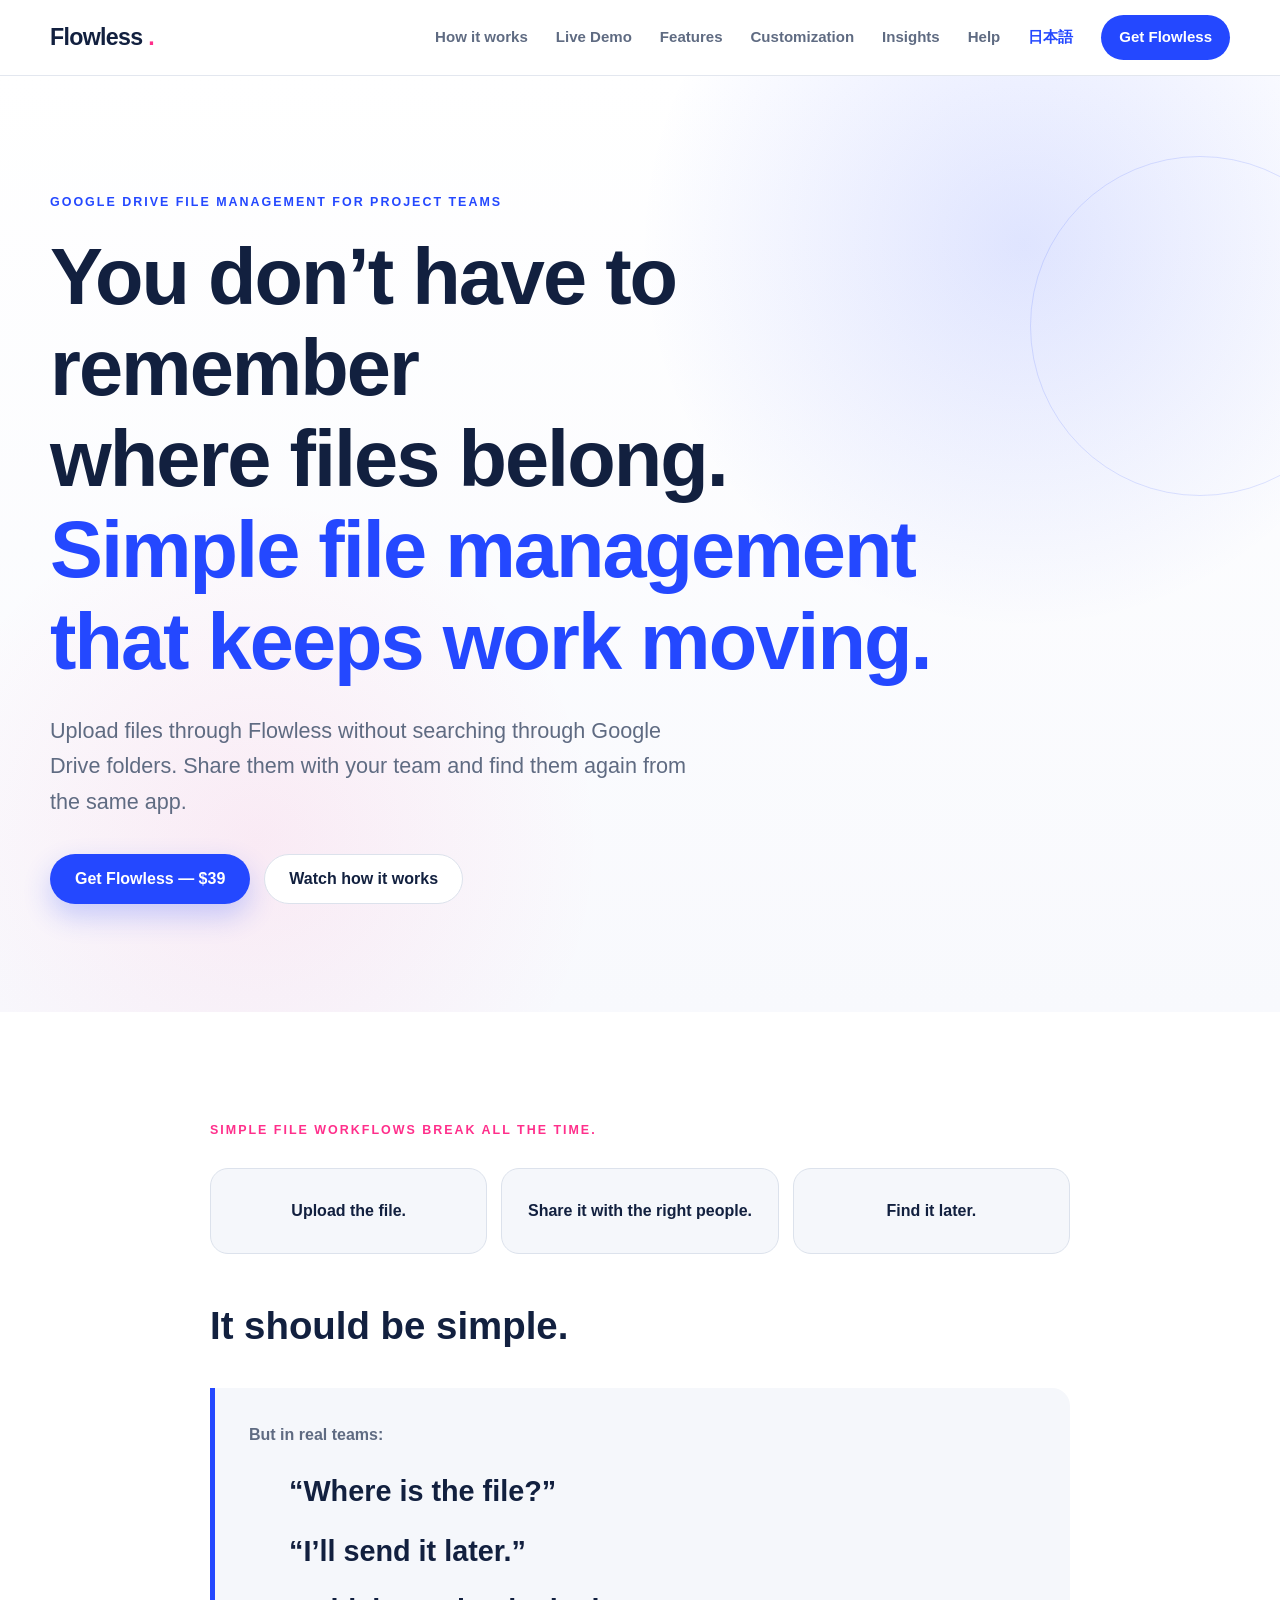
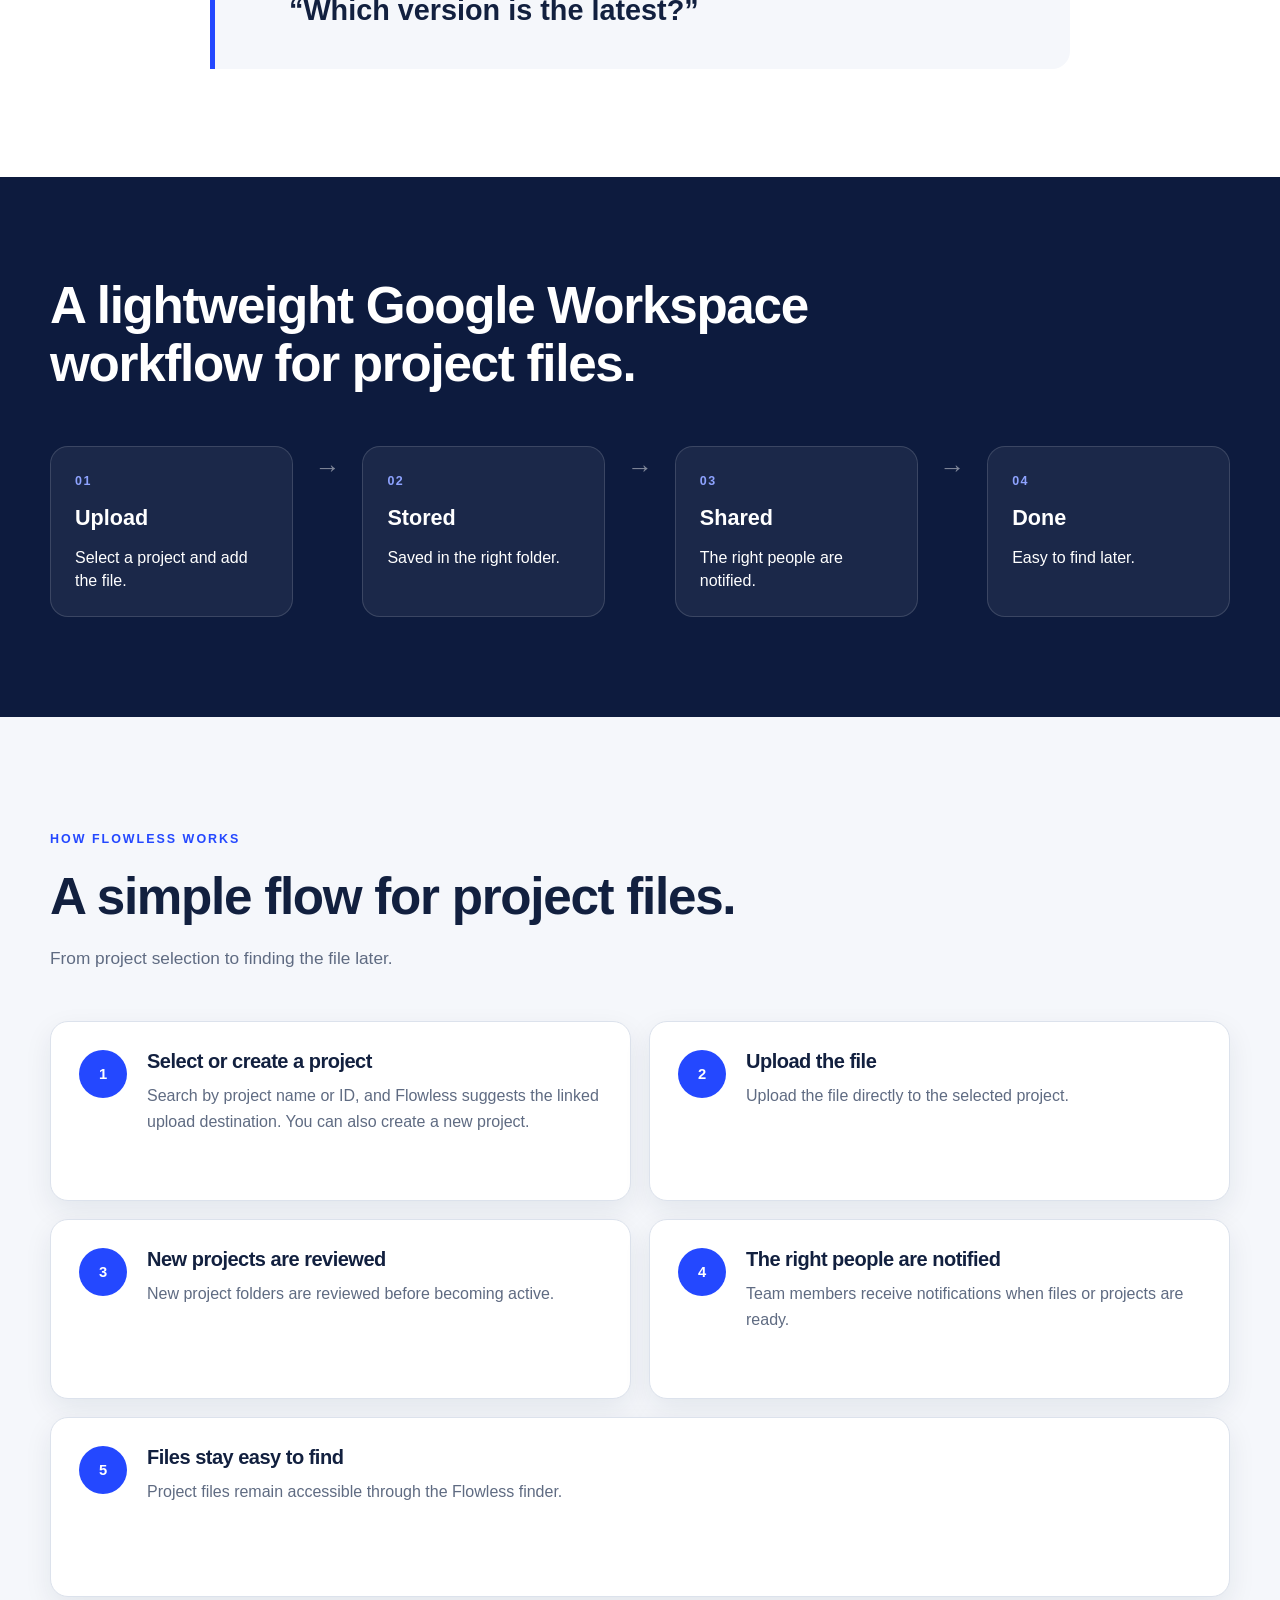
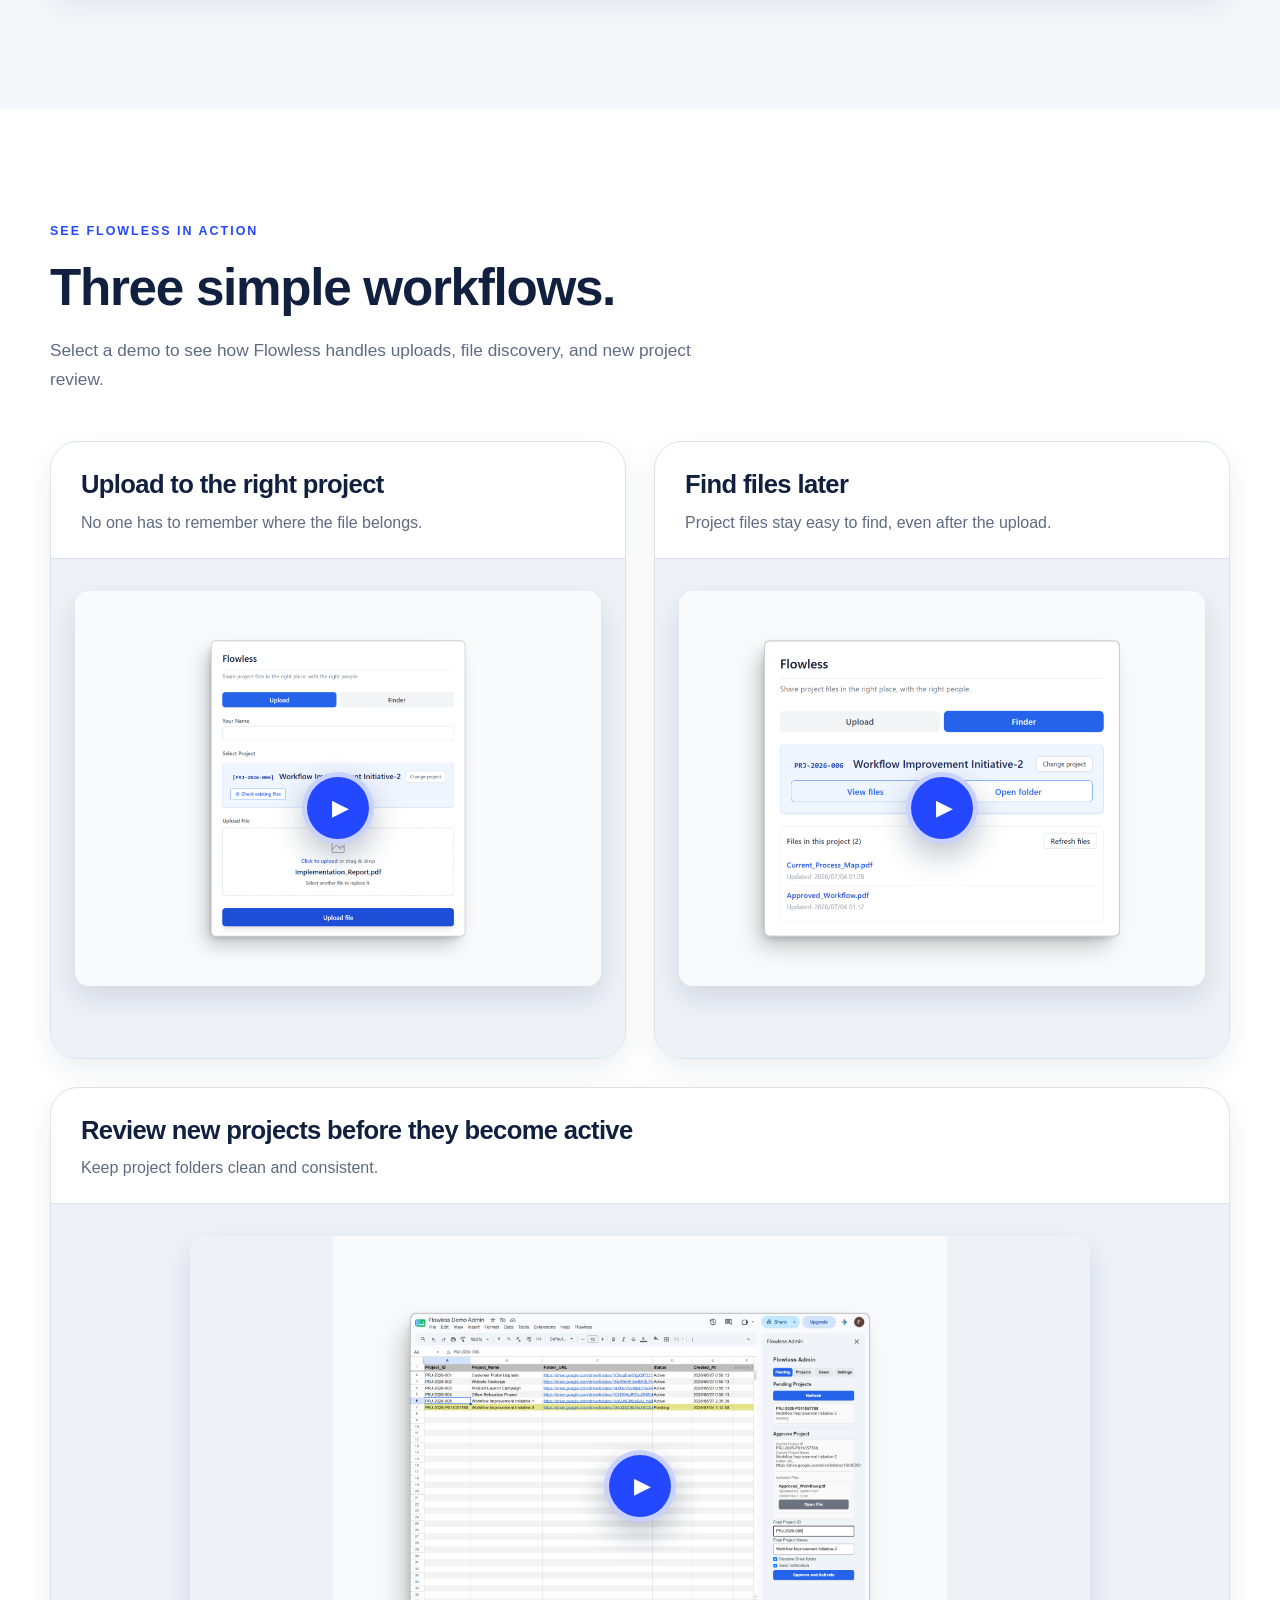
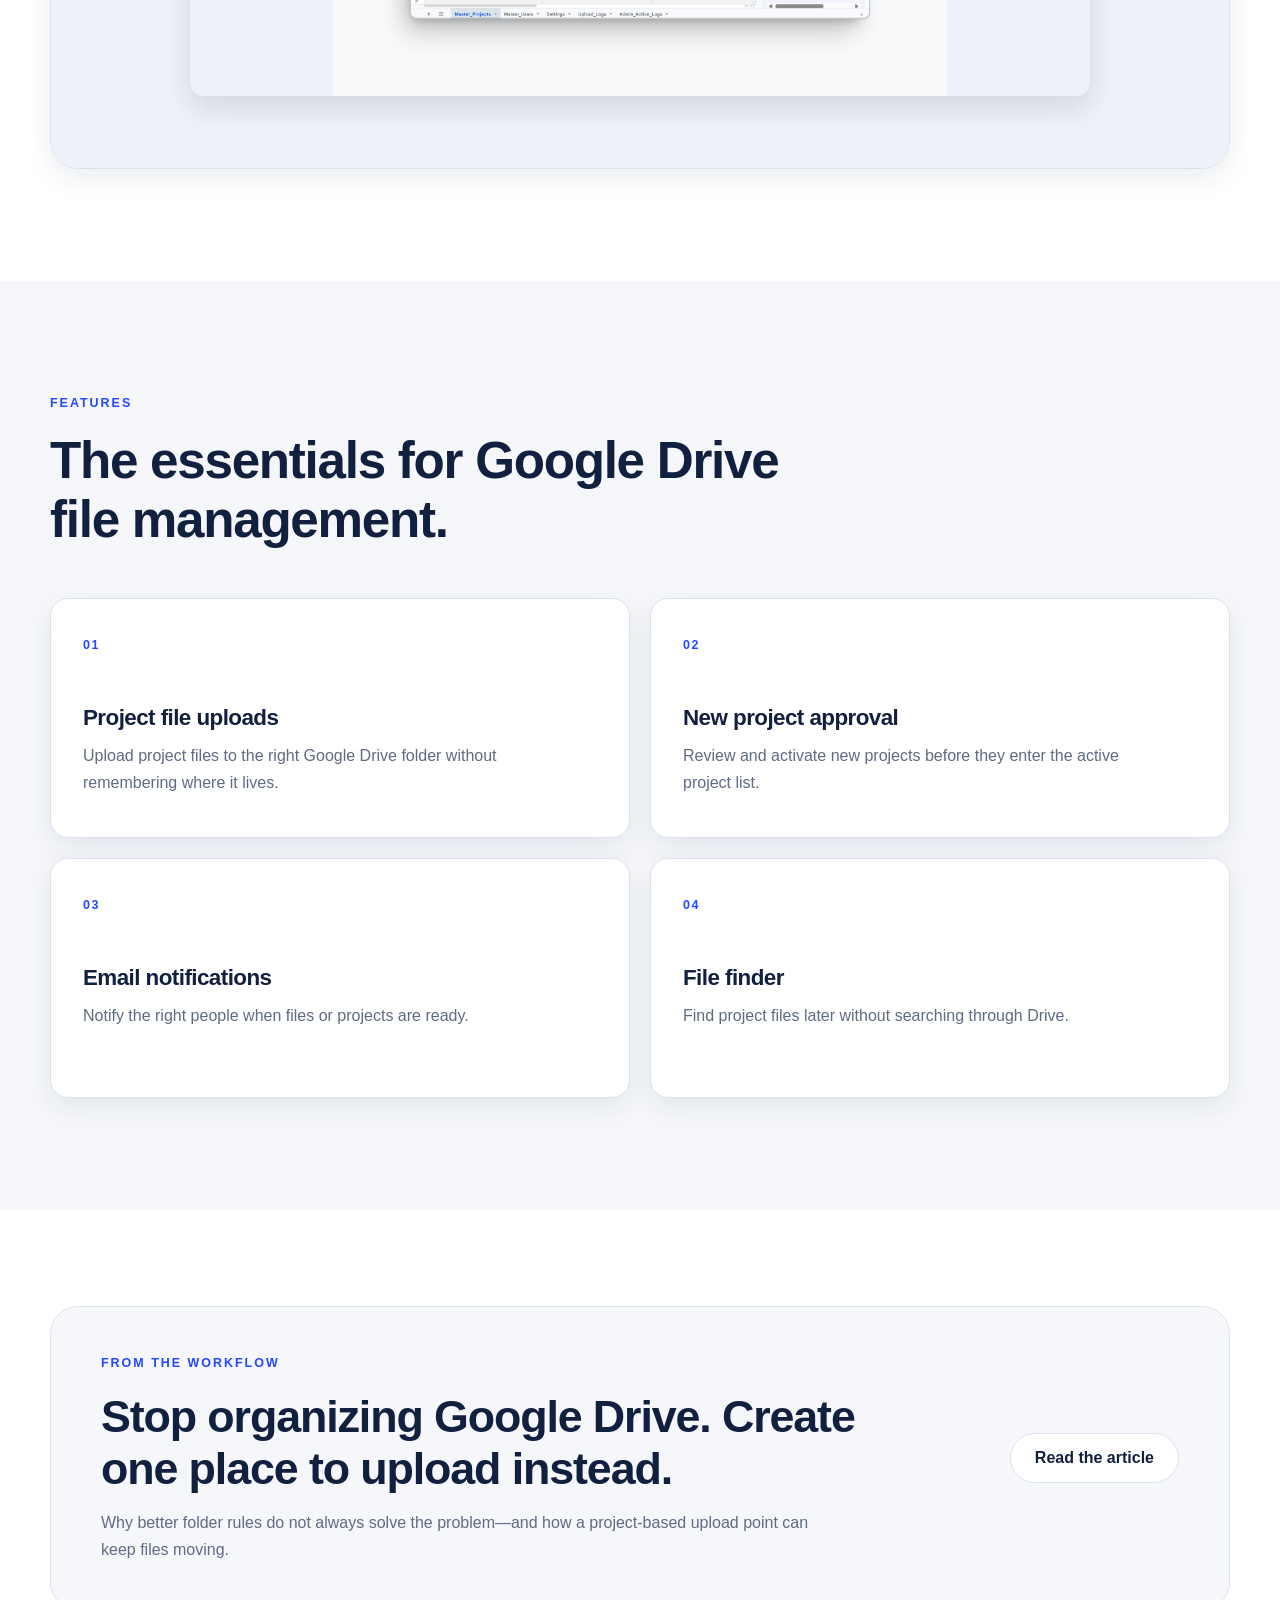
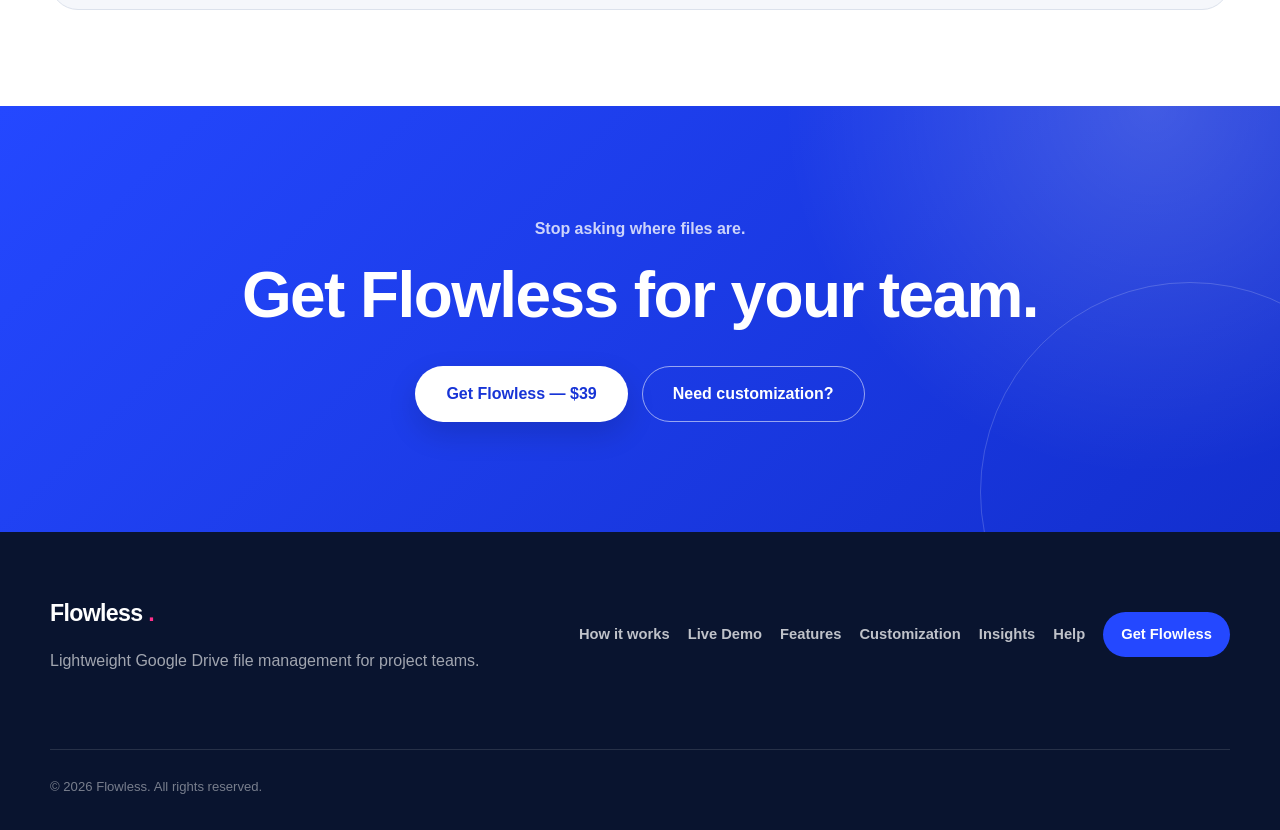
==== index.html @ 16213f4f "Update index.html" ====
<!DOCTYPE html>
<html lang="en">
<head>
  <meta charset="UTF-8">
  <meta
    name="viewport"
    content="width=device-width, initial-scale=1.0"
  >
  <meta
    name="description"
    content="Flowless is a lightweight Google Drive file management tool for project file uploads, team file sharing, notifications, and file finding."
  >
  <meta property="og:title"
      content="Flowless | Google Drive File Management &amp; Project Uploads">

<meta property="og:description"
      content="Upload through Flowless without searching through Google Drive folders, then share and find files from the same app.">

<meta property="og:type" content="website">

<meta property="og:url"
      content="https://dq-9.github.io/flowless-site/">

<meta property="og:image"
      content="https://dq-9.github.io/flowless-site/images/og-image.png">

<meta name="twitter:card" content="summary_large_image">

<meta name="twitter:title"
      content="Flowless | Google Drive File Management &amp; Project Uploads">

<meta name="twitter:description"
      content="Upload through Flowless without searching through Google Drive folders, then share and find files from the same app.">

<meta name="twitter:image"
      content="https://dq-9.github.io/flowless-site/images/og-image.png">
      

  <title>Flowless | Google Drive File Management &amp; Project Uploads</title>
  <link rel="canonical" href="https://dq-9.github.io/flowless-site/">
  <link rel="alternate" hreflang="en" href="https://dq-9.github.io/flowless-site/">
  <link rel="alternate" hreflang="ja" href="https://dq-9.github.io/flowless-site/ja.html">
  <link rel="alternate" hreflang="x-default" href="https://dq-9.github.io/flowless-site/">
  <link rel="stylesheet" href="css/style.css">
  <link rel="icon" type="image/png" sizes="32x32" href="images/favicon-32.png">
  <link rel="icon" type="image/png" sizes="16x16" href="images/favicon-16.png">
</head>

<body>

  <!-- Header -->
  <header class="site-header mobile-nav-ready">
    <div class="container header-inner">

      <a class="site-logo" href="#top" aria-label="Flowless home">
        Flowless
      </a>

      <input class="nav-toggle" type="checkbox" id="nav-toggle">
      <label class="menu-toggle" for="nav-toggle">
        <span class="menu-toggle-icon" aria-hidden="true"></span>
        <span>Menu</span>
      </label>

      <nav class="site-nav" aria-label="Main navigation">
        <a href="#how-it-works">How it works</a>
        <a href="./demo/">Live Demo</a>
        <a href="#features">Features</a>
        <a href="./customization/">Customization</a>
        <a href="./insights/one-place-to-upload/">Insights</a>
        <a href="./help/">Help</a>
        <a class="nav-language" href="./ja.html" lang="ja">日本語</a>
        <a class="nav-cta" 
           href="https://flowlessapp.gumroad.com/l/flowless-v1"
           target="_blank"
           rel="noopener noreferrer">
          Get Flowless
        </a>
      </nav>

    </div>
  </header>


  <main id="top">

    <!-- Hero -->
    <section class="hero">
      <div class="container hero-inner">

        <p class="eyebrow">
          Google Drive file management for project teams
        </p>

        <h1>
          You don’t have to remember<br>
          where files belong.
          <span>Simple file management that keeps work moving.</span>
        </h1>

        <p class="hero-description">
          Upload files through Flowless without searching through Google Drive folders. Share them with your team and find them again from the same app.
        </p>

        <div class="hero-actions">
          <a
            class="button button-primary"
            href="https://flowlessapp.gumroad.com/l/flowless-v1"
            target="_blank"
            rel="noopener noreferrer"
          >
            Get Flowless — $39
          </a>
          <a class="button button-secondary" href="#demo">
            Watch how it works
          </a>
        </div>

      </div>
    </section>


    <!-- Problem -->
    <section class="problem-section">
      <div class="container narrow-container">

        <p class="section-label">
          Simple file workflows break all the time.
        </p>

        <div class="simple-workflow" aria-label="Basic file workflow">
          <span>Upload the file.</span>
          <span>Share it with the right people.</span>
          <span>Find it later.</span>
        </div>

        <p class="problem-intro">
          It should be simple.
        </p>

        <div class="problem-content">

          <p>But in real teams:</p>

          <div class="problem-quotes">
            <blockquote>“Where is the file?”</blockquote>
            <blockquote>“I’ll send it later.”</blockquote>
            <blockquote>“Which version is the latest?”</blockquote>
          </div>

        </div>

      </div>
    </section>


    <!-- Flow -->
    <section class="workflow-section">
      <div class="container">

        <h2>
          A lightweight Google Workspace workflow for project files.
        </h2>

        <div class="workflow">

          <div class="workflow-step">
            <span class="workflow-number">01</span>
            <strong>Upload</strong>
            <p>
              Select a project and add the file.
            </p>
          </div>

          <span class="workflow-arrow" aria-hidden="true">→</span>

          <div class="workflow-step">
            <span class="workflow-number">02</span>
            <strong>Stored</strong>
            <p>
              Saved in the right folder.
            </p>
          </div>

          <span class="workflow-arrow" aria-hidden="true">→</span>

          <div class="workflow-step">
            <span class="workflow-number">03</span>
            <strong>Shared</strong>
            <p>
              The right people are notified.
            </p>
          </div>

          <span class="workflow-arrow" aria-hidden="true">→</span>

          <div class="workflow-step">
            <span class="workflow-number">04</span>
            <strong>Done</strong>
            <p>
              Easy to find later.
            </p>
          </div>

        </div>

      </div>
    </section>


    <!-- How it works -->
    <section
      id="how-it-works"
      class="how-it-works-section"
    >
      <div class="container">

        <div class="section-heading">
          <p class="section-label">How Flowless Works</p>

          <h2>
            A simple flow for project files.
          </h2>

          <p>
            From project selection to finding the file later.
          </p>
        </div>

        <ol class="steps-list">

          <li class="step-card">
            <span class="step-number">1</span>

            <div>
              <h3>Select or create a project</h3>
              <p>
                Search by project name or ID, and Flowless suggests the linked upload destination. You can also create a new project.
              </p>
            </div>
          </li>

          <li class="step-card">
            <span class="step-number">2</span>

            <div>
              <h3>Upload the file</h3>
              <p>
                Upload the file directly to the selected project.
              </p>
            </div>
          </li>

          <li class="step-card">
            <span class="step-number">3</span>

            <div>
              <h3>New projects are reviewed</h3>
              <p>
                New project folders are reviewed before becoming active.
              </p>
            </div>
          </li>

          <li class="step-card">
            <span class="step-number">4</span>

            <div>
              <h3>The right people are notified</h3>
              <p>
                Team members receive notifications when files
                or projects are ready.
              </p>
            </div>
          </li>

          <li class="step-card">
            <span class="step-number">5</span>

            <div>
              <h3>Files stay easy to find</h3>
              <p>
                Project files remain accessible through the Flowless finder.
              </p>
            </div>
          </li>

        </ol>

      </div>
    </section>


    <!-- Product demos -->
    <section id="demo" class="demo-section">
      <div class="container">

        <div class="section-heading">
          <p class="section-label">See Flowless in action</p>

          <h2>
            Three simple workflows.
          </h2>

          <p>
            Select a demo to see how Flowless handles uploads,
            file discovery, and new project review.
          </p>
        </div>


        <div class="demo-grid">

          <article class="demo-card">
            <div class="demo-card-copy">
              <h3>Upload to the right project</h3>
              <p>No one has to remember where the file belongs.</p>
            </div>

            <a
              class="demo-thumbnail"
              href="https://drive.google.com/file/d/1txnrwUPBDiOnWt2N9Q99vCDrVVTtsKuS/view?usp=drive_link"
              target="_blank"
              rel="noopener noreferrer"
              aria-label="Watch the Flowless upload demo"
            >
              <img
                src="images/flowless-upload.png"
                alt="Flowless project upload screen"
                loading="lazy"
              >
              <span class="play-button" aria-hidden="true"><span>▶</span></span>
            </a>
          </article>

          <article class="demo-card">
            <div class="demo-card-copy">
              <h3>Find files later</h3>
              <p>Project files stay easy to find, even after the upload.</p>
            </div>

            <a
              class="demo-thumbnail"
              href="https://drive.google.com/file/d/1v6X7_Yq7pYsizhLSbQEGNT5fxMroZcWg/view?usp=drive_link"
              target="_blank"
              rel="noopener noreferrer"
              aria-label="Watch the Flowless file finder demo"
            >
              <img
                src="images/flowless-finder.png"
                alt="Flowless project file finder screen"
                loading="lazy"
              >
              <span class="play-button" aria-hidden="true"><span>▶</span></span>
             </a>
          </article>

          <article class="demo-card demo-card-wide">
            <div class="demo-card-copy">
              <h3>Review new projects before they become active</h3>
              <p>Keep project folders clean and consistent.</p>
            </div>

            <a
              class="demo-thumbnail"
              href="https://drive.google.com/file/d/1lMTqS1pdps0mWI4WJTg_aNE23vHVDnlu/view?usp=drive_link"
              target="_blank"
              rel="noopener noreferrer"
              aria-label="Watch the Flowless project approval demo"
            >
              <img
                src="images/flowless-admin-approve.png"
                alt="Flowless admin project approval screen"
                loading="lazy"
              >
              <span class="play-button" aria-hidden="true"><span>▶</span></span>
            </a>
          </article>

        </div>

      </div>
    </section>


    <!-- Features -->
    <section id="features" class="features-section">
      <div class="container">

        <div class="section-heading">
          <p class="section-label">Features</p>

          <h2>
            The essentials for Google Drive file management.
          </h2>
        </div>

        <div class="features-grid">

          <article class="feature-card">
            <span class="feature-number">01</span>

            <h3>Project file uploads</h3>

            <p>
              Upload project files to the right Google Drive folder
              without remembering where it lives.
            </p>
          </article>

          <article class="feature-card">
            <span class="feature-number">02</span>

            <h3>New project approval</h3>

            <p>
              Review and activate new projects before they enter the active project list.
            </p>
          </article>

          <article class="feature-card">
            <span class="feature-number">03</span>

            <h3>Email notifications</h3>

            <p>
              Notify the right people when files or projects are ready.
            </p>
          </article>

          <article class="feature-card">
            <span class="feature-number">04</span>

            <h3>File finder</h3>

            <p>
              Find project files later without searching through Drive.
            </p>
          </article>

        </div>

      </div>
    </section>


    <!-- Featured insight -->
    <section class="insight-section">
      <div class="container insight-card">
        <div>
          <p class="section-label">From the workflow</p>
          <h2>Stop organizing Google Drive. Create one place to upload instead.</h2>
          <p>
            Why better folder rules do not always solve the problem—and how a
            project-based upload point can keep files moving.
          </p>
        </div>

        <a class="button button-secondary" href="./insights/one-place-to-upload/">
          Read the article
        </a>
      </div>
    </section>


    <!-- CTA -->
    <section id="request-demo" class="cta-section">
      <div class="container cta-inner">

        <p>
          Stop asking where files are.
        </p>

        <h2>
          Get Flowless for your team.
        </h2>

      <div class="cta-actions">
        <a
          class="button button-light"
          href="https://flowlessapp.gumroad.com/l/flowless-v1"
          target="_blank"
          rel="noopener noreferrer"
        >
          Get Flowless — $39
        </a>
        <a class="button button-outline-light" href="./customization/">
          Need customization?
        </a>
      </div>

      </div>
    </section>

  </main>


  <!-- Footer -->
  <footer class="site-footer">
    <div class="container footer-inner">

      <div>
        <a class="footer-logo" href="#top">
          Flowless
        </a>

        <p>
          Lightweight Google Drive file management for project teams.
        </p>
      </div>

      <div class="footer-links" aria-label="Footer navigation">
        <a href="#how-it-works">How it works</a>
        <a href="./demo/">Live Demo</a>
        <a href="#features">Features</a>
        <a href="./customization/">Customization</a>
        <a href="./insights/one-place-to-upload/">Insights</a>
        <a href="./help/">Help</a>
        <a class="nav-cta" 
           href="https://flowlessapp.gumroad.com/l/flowless-v1"
           target="_blank"
           rel="noopener noreferrer">
          Get Flowless
        </a>
      </div>

      <p class="copyright">
        &copy; <span id="current-year"></span> Flowless.
        All rights reserved.
      </p>

    </div>
  </footer>


  <script>
    document.getElementById('current-year').textContent =
      new Date().getFullYear();
  </script>

</body>
</html>
---- css/style.css ----
/* =========================================================
   Flowless Landing Page
   ========================================================= */

:root {
  --color-bg: #ffffff;
  --color-bg-soft: #f5f7fb;
  --color-bg-dark: #0d1b3e;

  --color-text: #12203f;
  --color-text-soft: #5f6b82;
  --color-border: #dce2ec;

  --color-primary: #2448ff;
  --color-primary-dark: #1734d6;
  --color-accent: #ff2f8b;

  --color-white: #ffffff;

  --shadow-soft: 0 16px 40px rgba(18, 32, 63, 0.09);
  --shadow-card: 0 10px 28px rgba(18, 32, 63, 0.08);
  --shadow-hover: 0 18px 45px rgba(18, 32, 63, 0.14);

  --radius-small: 10px;
  --radius-medium: 18px;
  --radius-large: 28px;

  --container-width: 1180px;
  --header-height: 76px;
}


/* =========================================================
   Reset
   ========================================================= */

*,
*::before,
*::after {
  box-sizing: border-box;
}

html {
  scroll-behavior: smooth;
  scroll-padding-top: calc(var(--header-height) + 20px);
}

body {
  margin: 0;
  min-width: 320px;
  background: var(--color-bg);
  color: var(--color-text);
  font-family:
    Inter,
    "Segoe UI",
    Roboto,
    Helvetica,
    Arial,
    sans-serif;
  font-size: 16px;
  line-height: 1.65;
  -webkit-font-smoothing: antialiased;
  text-rendering: optimizeLegibility;
}

img {
  display: block;
  max-width: 100%;
}

a {
  color: inherit;
  text-decoration: none;
}

button,
input,
textarea,
select {
  font: inherit;
}

h1,
h2,
h3,
p,
blockquote {
  margin-top: 0;
}

h1,
h2,
h3 {
  line-height: 1.15;
  letter-spacing: -0.025em;
}

section {
  position: relative;
}


/* =========================================================
   Shared layout
   ========================================================= */

.container {
  width: min(calc(100% - 40px), var(--container-width));
  margin-inline: auto;
}

.narrow-container {
  max-width: 860px;
}

.section-heading {
  max-width: 760px;
  margin-bottom: 48px;
}

.section-heading h2 {
  margin-bottom: 18px;
  font-size: clamp(2rem, 4vw, 3.25rem);
}

.section-heading > p:last-child {
  max-width: 680px;
  margin-bottom: 0;
  color: var(--color-text-soft);
  font-size: 1.08rem;
}

.section-label,
.eyebrow {
  margin-bottom: 18px;
  color: var(--color-primary);
  font-size: 0.78rem;
  font-weight: 800;
  letter-spacing: 0.16em;
  text-transform: uppercase;
}


/* =========================================================
   Buttons
   ========================================================= */

.button {
  display: inline-flex;
  align-items: center;
  justify-content: center;
  min-height: 50px;
  padding: 12px 24px;
  border: 1px solid transparent;
  border-radius: 999px;
  font-weight: 750;
  line-height: 1;
  transition:
    transform 180ms ease,
    background-color 180ms ease,
    border-color 180ms ease,
    box-shadow 180ms ease;
}

.button:hover {
  transform: translateY(-2px);
}

.button:focus-visible,
.site-nav a:focus-visible,
.demo-thumbnail:focus-visible,
.footer-links a:focus-visible {
  outline: 3px solid rgba(36, 72, 255, 0.28);
  outline-offset: 4px;
}

.button-primary {
  background: var(--color-primary);
  color: var(--color-white);
  box-shadow: 0 12px 28px rgba(36, 72, 255, 0.24);
}

.button-primary:hover {
  background: var(--color-primary-dark);
  box-shadow: 0 16px 34px rgba(36, 72, 255, 0.3);
}

.button-secondary {
  border-color: var(--color-border);
  background: var(--color-white);
  color: var(--color-text);
}

.button-secondary:hover {
  border-color: var(--color-primary);
  color: var(--color-primary);
}

.button-light {
  background: var(--color-white);
  color: var(--color-primary-dark);
  box-shadow: 0 12px 30px rgba(0, 0, 0, 0.14);
}

.button-light:hover {
  background: #f3f5ff;
}

.button-outline-light {
  border-color: rgba(255, 255, 255, 0.55);
  color: var(--color-white);
}

.button-outline-light:hover {
  border-color: var(--color-white);
  background: rgba(255, 255, 255, 0.1);
}


/* =========================================================
   Header
   ========================================================= */

.site-header {
  position: sticky;
  z-index: 1000;
  top: 0;
  height: var(--header-height);
  border-bottom: 1px solid rgba(220, 226, 236, 0.8);
  background: rgba(255, 255, 255, 0.9);
  backdrop-filter: blur(16px);
}

.header-inner {
  display: flex;
  align-items: center;
  justify-content: space-between;
  height: 100%;
}

.site-logo,
.footer-logo {
  font-size: 1.45rem;
  font-weight: 650;
  letter-spacing: -0.03em;
}

.site-logo::after,
.footer-logo::after {
  content: ".";
  color: var(--color-accent);
}

.site-nav {
  display: flex;
  align-items: center;
  gap: 28px;
}

.site-nav a {
  color: var(--color-text-soft);
  font-size: 0.94rem;
  font-weight: 650;
  transition: color 180ms ease;
}

.site-nav a:hover {
  color: var(--color-primary);
}

.site-nav .nav-language {
  color: var(--color-primary);
  font-weight: 750;
}

.site-nav .nav-cta {
  padding: 10px 18px;
  border-radius: 999px;
  background: var(--color-primary);
  color: var(--color-white);
}

.site-nav .nav-cta:hover {
  background: var(--color-primary-dark);
  color: var(--color-white);
}

.menu-toggle {
  display: none;
  align-items: center;
  gap: 8px;
  padding: 8px 12px;
  border: 1px solid var(--color-border);
  border-radius: 999px;
  background: var(--color-white);
  color: var(--color-text);
  font-weight: 750;
  cursor: pointer;
}

.nav-toggle {
  position: absolute;
  width: 1px;
  height: 1px;
  overflow: hidden;
  clip: rect(0 0 0 0);
  clip-path: inset(50%);
  white-space: nowrap;
}

.menu-toggle-icon,
.menu-toggle-icon::before,
.menu-toggle-icon::after {
  display: block;
  width: 16px;
  height: 2px;
  border-radius: 999px;
  background: currentColor;
}

.menu-toggle-icon {
  position: relative;
}

.menu-toggle-icon::before,
.menu-toggle-icon::after {
  position: absolute;
  left: 0;
  content: "";
}

.menu-toggle-icon::before {
  top: -5px;
}

.menu-toggle-icon::after {
  top: 5px;
}

.nav-toggle:checked + .menu-toggle .menu-toggle-icon {
  background: transparent;
}

.nav-toggle:checked + .menu-toggle .menu-toggle-icon::before {
  top: 0;
  transform: rotate(45deg);
}

.nav-toggle:checked + .menu-toggle .menu-toggle-icon::after {
  top: 0;
  transform: rotate(-45deg);
}


/* =========================================================
   Hero
   ========================================================= */

.hero {
  overflow: hidden;
  padding: 116px 0 108px;
  background:
    radial-gradient(
      circle at 80% 18%,
      rgba(36, 72, 255, 0.14),
      transparent 30%
    ),
    radial-gradient(
      circle at 20% 82%,
      rgba(255, 47, 139, 0.08),
      transparent 27%
    ),
    linear-gradient(180deg, #ffffff 0%, #f8f9fd 100%);
}

.hero::before {
  content: "";
  position: absolute;
  top: 80px;
  right: -90px;
  width: 340px;
  height: 340px;
  border: 1px solid rgba(36, 72, 255, 0.14);
  border-radius: 50%;
}

.hero-inner {
  position: relative;
  z-index: 1;
}

.hero h1 {
  max-width: 980px;
  margin-bottom: 26px;
  font-size: clamp(3rem, 6.2vw, 5.8rem);
  font-weight: 850;
}

.hero h1 span {
  display: block;
  color: var(--color-primary);
}

html[lang="ja"] .hero h1 {
  font-size: clamp(2.7rem, 5.2vw, 4.75rem);
  line-height: 1.16;
}

html[lang="ja"] .hero h1 span {
  margin-top: 0.5em;
  font-size: 0.6em;
  line-height: 1.35;
}

html[lang="ja"] .custom-hero h1 {
  font-size: clamp(2.7rem, 5vw, 4.5rem);
  line-height: 1.18;
}

.hero-description {
  max-width: 660px;
  margin-bottom: 34px;
  color: var(--color-text-soft);
  font-size: clamp(1.1rem, 2vw, 1.35rem);
}

.hero-actions {
  display: flex;
  flex-wrap: wrap;
  gap: 14px;
}


/* =========================================================
   Problem section
   ========================================================= */

.problem-section {
  padding: 108px 0;
}

.problem-section .section-label {
  color: var(--color-accent);
}

.simple-workflow {
  display: grid;
  grid-template-columns: repeat(3, 1fr);
  gap: 14px;
  margin: 28px 0 40px;
}

.simple-workflow span {
  display: flex;
  align-items: center;
  justify-content: center;
  min-height: 86px;
  padding: 18px;
  border: 1px solid var(--color-border);
  border-radius: var(--radius-medium);
  background: var(--color-bg-soft);
  font-weight: 750;
  text-align: center;
}

.problem-intro {
  margin-bottom: 30px;
  font-size: clamp(1.8rem, 3vw, 2.6rem);
  font-weight: 800;
}

.problem-content {
  padding: 34px;
  border-left: 5px solid var(--color-primary);
  border-radius: 0 var(--radius-medium) var(--radius-medium) 0;
  background: var(--color-bg-soft);
}

.problem-content > p {
  margin-bottom: 20px;
  color: var(--color-text-soft);
  font-weight: 700;
}

.problem-quotes {
  display: grid;
  gap: 12px;
}

.problem-quotes blockquote {
  margin-bottom: 0;
  color: var(--color-text);
  font-size: clamp(1.25rem, 2.5vw, 1.8rem);
  font-weight: 780;
}


/* =========================================================
   Workflow
   ========================================================= */

.workflow-section {
  padding: 100px 0;
  background: var(--color-bg-dark);
  color: var(--color-white);
}

.workflow-section h2 {
  max-width: 760px;
  margin-bottom: 52px;
  font-size: clamp(2rem, 4vw, 3.6rem);
}

.workflow {
  display: grid;
  grid-template-columns:
    minmax(130px, 1fr)
    auto
    minmax(130px, 1fr)
    auto
    minmax(130px, 1fr)
    auto
    minmax(130px, 1fr);
  align-items: stretch;
  gap: 22px;
}

.workflow-step {
  display: flex;
  min-height: 170px;
  flex-direction: column;
  justify-content: flex-start;
  padding: 24px;
  border: 1px solid rgba(255, 255, 255, 0.14);
  border-radius: var(--radius-medium);
  background: rgba(255, 255, 255, 0.06);
}

.workflow-step strong {
  display: block;
  margin: 8px 0 10px;
  font-size: 1.35rem;
}

.workflow-step p {
  margin: 0;
  line-height: 1.45;
}

.workflow-number {
  color: #8ea3ff;
  font-size: 0.78rem;
  font-weight: 800;
  letter-spacing: 0.12em;
}

.workflow-arrow {
  color: rgba(255, 255, 255, 0.48);
  font-size: 1.6rem;
}


/* =========================================================
   How it works
   ========================================================= */

.how-it-works-section {
  padding: 112px 0;
  background: var(--color-bg-soft);
}

.steps-list {
  display: grid;
  grid-template-columns: repeat(2, 1fr);
  gap: 18px;
  margin: 0;
  padding: 0;
  list-style: none;
}

.step-card {
  display: flex;
  gap: 20px;
  min-height: 180px;
  padding: 28px;
  border: 1px solid var(--color-border);
  border-radius: var(--radius-medium);
  background: var(--color-white);
  box-shadow: var(--shadow-card);
}

.step-card:last-child {
  grid-column: 1 / -1;
}

.step-number {
  display: inline-flex;
  flex: 0 0 48px;
  align-items: center;
  justify-content: center;
  width: 48px;
  height: 48px;
  border-radius: 50%;
  background: var(--color-primary);
  color: var(--color-white);
  font-size: 0.92rem;
  font-weight: 800;
}

.step-card h3 {
  margin-bottom: 10px;
  font-size: 1.25rem;
}

.step-card p {
  margin-bottom: 0;
  color: var(--color-text-soft);
}


/* =========================================================
   Demo section
   ========================================================= */

.demo-section {
  padding: 112px 0;
}

.demo-grid {
  display: grid;
  grid-template-columns: repeat(2, minmax(0, 1fr));
  gap: 28px;
  align-items: start;
}

.demo-card {
  overflow: hidden;
  border: 1px solid var(--color-border);
  border-radius: var(--radius-large);
  background: var(--color-white);
  box-shadow: var(--shadow-card);
  transition:
    transform 200ms ease,
    box-shadow 200ms ease;
}

.demo-card:hover {
  transform: translateY(-4px);
  box-shadow: var(--shadow-hover);
}

.demo-card-wide {
  grid-column: 1 / -1;
}

.demo-card-copy {
  padding: 28px 30px 22px;
}

.demo-card-copy h3 {
  margin-bottom: 10px;
  font-size: clamp(1.3rem, 2vw, 1.75rem);
}

.demo-card-copy p {
  margin-bottom: 0;
  color: var(--color-text-soft);
}

.demo-thumbnail {
  position: relative;
  display: flex;
  align-items: center;
  justify-content: center;
  min-height: 420px;
  padding: 32px 24px 72px;
  border-top: 1px solid var(--color-border);
  background: #eef1f7;
}

.demo-card-wide .demo-thumbnail {
  min-height: 500px;
}

.demo-thumbnail img {
  display: block;
  width: 100%;
  max-width: 540px;
  height: auto;
  max-height: 420px;
  object-fit: contain;
  object-position: center top;
  border-radius: 14px;
  box-shadow: 0 12px 28px rgba(18, 32, 63, 0.12);
  transition:
    transform 280ms ease,
    filter 280ms ease;
}

.demo-card-wide .demo-thumbnail img {
  max-width: 900px;
  max-height: 460px;
}

.demo-thumbnail::after {
  content: "";
  position: absolute;
  inset: 0;
  background: rgba(13, 27, 62, 0);
  transition: background 220ms ease;
  pointer-events: none;
}

.demo-thumbnail:hover img {
  transform: scale(1.015);
  filter: brightness(0.92);
}

.demo-thumbnail:hover::after {
  background: rgba(13, 27, 62, 0.06);
}

.play-button {
  position: absolute;
  z-index: 2;
  top: 50%;
  left: 50%;
  display: grid;
  width: 72px;
  height: 72px;
  transform: translate(-50%, -50%);
  place-items: center;
  border: 5px solid rgba(255, 255, 255, 0.75);
  border-radius: 50%;
  background: var(--color-primary);
  color: var(--color-white);
  box-shadow: 0 12px 30px rgba(13, 27, 62, 0.26);
  transition:
    transform 200ms ease,
    background-color 200ms ease;
}

.play-button span {
  margin-left: 4px;
  font-size: 1.4rem;
}

.demo-thumbnail:hover .play-button {
  transform: translate(-50%, -50%) scale(1.08);
  background: var(--color-primary-dark);
}

/* =========================================================
   Features
   ========================================================= */

.features-section {
  padding: 112px 0;
  background: var(--color-bg-soft);
}

.features-grid {
  display: grid;
  grid-template-columns: repeat(2, 1fr);
  gap: 20px;
}

.feature-card {
  position: relative;
  min-height: 240px;
  padding: 32px;
  border: 1px solid var(--color-border);
  border-radius: var(--radius-medium);
  background: var(--color-white);
  box-shadow: var(--shadow-card);
}

.feature-number {
  display: inline-block;
  margin-bottom: 50px;
  color: var(--color-primary);
  font-size: 0.78rem;
  font-weight: 850;
  letter-spacing: 0.13em;
}

.feature-card h3 {
  margin-bottom: 12px;
  font-size: 1.4rem;
}

.feature-card p {
  max-width: 440px;
  margin-bottom: 0;
  color: var(--color-text-soft);
}


/* =========================================================
   Featured insight
   ========================================================= */

.insight-section {
  padding: 96px 0;
}

.insight-card {
  display: grid;
  grid-template-columns: minmax(0, 1fr) auto;
  gap: 48px;
  align-items: center;
  padding: 46px 50px;
  border: 1px solid var(--color-border);
  border-radius: var(--radius-large);
  background: var(--color-bg-soft);
}

.insight-card h2 {
  max-width: 820px;
  margin-bottom: 16px;
  font-size: clamp(1.8rem, 3.5vw, 3rem);
}

.insight-card p:last-child {
  max-width: 720px;
  margin-bottom: 0;
  color: var(--color-text-soft);
}

.insight-card .button {
  white-space: nowrap;
}


/* =========================================================
   Article pages
   ========================================================= */

.article-page {
  background: linear-gradient(180deg, #f8f9fd 0, #fff 440px);
}

.article-shell {
  width: min(calc(100% - 40px), 920px);
  margin-inline: auto;
  padding: 84px 0 110px;
}

.article-tools {
  display: flex;
  align-items: center;
  justify-content: space-between;
  gap: 20px;
  margin-bottom: 48px;
}

.article-back,
.language-switch {
  color: var(--color-primary);
  font-size: 0.92rem;
  font-weight: 750;
}

.article-back:hover,
.language-switch:hover {
  color: var(--color-primary-dark);
}

.article-header {
  max-width: 840px;
  margin-bottom: 56px;
  padding-bottom: 48px;
  border-bottom: 1px solid var(--color-border);
}

.article-header h1 {
  margin-bottom: 24px;
  font-size: clamp(2.6rem, 6vw, 5rem);
}

.article-lead {
  max-width: 760px;
  margin-bottom: 0;
  color: var(--color-text-soft);
  font-size: clamp(1.05rem, 2vw, 1.24rem);
}

.article-body {
  max-width: 760px;
  margin-inline: auto;
  font-size: 1.06rem;
}

.article-body h2 {
  margin: 64px 0 22px;
  font-size: clamp(1.7rem, 3.5vw, 2.35rem);
}

.article-body p,
.article-body ul,
.article-body ol,
.article-body blockquote,
.article-body table {
  margin-bottom: 24px;
}

.article-body li + li {
  margin-top: 7px;
}

.article-body strong {
  color: var(--color-text);
}

.article-body blockquote {
  margin-left: 0;
  padding: 22px 26px;
  border-left: 5px solid var(--color-primary);
  border-radius: 0 var(--radius-small) var(--radius-small) 0;
  background: var(--color-bg-soft);
  color: var(--color-text);
  font-weight: 680;
}

.article-body blockquote p:last-child {
  margin-bottom: 0;
}

.article-body code {
  padding: 0.15em 0.4em;
  border-radius: 6px;
  background: #edf0f7;
  font-size: 0.9em;
}

.article-body table {
  width: 100%;
  border-collapse: collapse;
  font-size: 0.96rem;
}

.article-body th,
.article-body td {
  padding: 13px 15px;
  border: 1px solid var(--color-border);
  text-align: left;
  vertical-align: top;
}

.article-body th {
  background: var(--color-bg-soft);
}

.article-body hr {
  margin: 64px 0 34px;
  border: 0;
  border-top: 1px solid var(--color-border);
}

.article-body a {
  color: var(--color-primary);
  font-weight: 700;
  text-decoration: underline;
  text-underline-offset: 3px;
}

.article-cta {
  margin-top: 64px;
  padding: 34px;
  border-radius: var(--radius-medium);
  background: var(--color-bg-dark);
  color: var(--color-white);
}

.article-cta strong {
  display: block;
  margin-bottom: 8px;
  color: var(--color-white);
  font-size: 1.35rem;
}

.article-cta p {
  color: rgba(255, 255, 255, 0.72);
}

.article-cta-actions {
  display: flex;
  flex-wrap: wrap;
  gap: 12px;
  margin-top: 24px;
}

.article-cta .button {
  text-decoration: none;
}

.article-cta .button-secondary {
  border-color: rgba(255, 255, 255, 0.35);
  background: transparent;
  color: var(--color-white);
}


/* =========================================================
   CTA
   ========================================================= */

.cta-section {
  overflow: hidden;
  padding: 110px 0;
  background:
    radial-gradient(
      circle at 90% 0%,
      rgba(255, 255, 255, 0.18),
      transparent 30%
    ),
    linear-gradient(135deg, #2448ff 0%, #132fce 100%);
  color: var(--color-white);
}

.cta-section::before {
  content: "";
  position: absolute;
  right: -120px;
  bottom: -170px;
  width: 420px;
  height: 420px;
  border: 1px solid rgba(255, 255, 255, 0.18);
  border-radius: 50%;
}

.cta-inner {
  position: relative;
  z-index: 1;
  max-width: 900px;
  text-align: center;
}

.cta-inner > p {
  margin-bottom: 16px;
  color: rgba(255, 255, 255, 0.78);
  font-weight: 750;
}

.cta-inner h2 {
  margin-bottom: 34px;
  font-size: clamp(2.2rem, 5vw, 4.6rem);
}

.cta-section .button {
  min-height: 56px;
  padding: 16px 30px;
  font-size: 1rem;
}

.cta-actions {
  display: flex;
  flex-wrap: wrap;
  justify-content: center;
  gap: 14px;
}


/* =========================================================
   Customization page
   ========================================================= */

.custom-hero {
  overflow: hidden;
  padding: 108px 0 100px;
  background:
    radial-gradient(circle at 82% 18%, rgba(36, 72, 255, 0.16), transparent 30%),
    linear-gradient(180deg, #ffffff 0%, #f5f7fb 100%);
}

.custom-hero h1 {
  max-width: 980px;
  margin-bottom: 24px;
  font-size: clamp(3rem, 6vw, 5.4rem);
}

.custom-hero h1 span {
  color: var(--color-primary);
}

.custom-hero-copy {
  max-width: 760px;
  margin-bottom: 34px;
  color: var(--color-text-soft);
  font-size: clamp(1.1rem, 2vw, 1.3rem);
}

.custom-section {
  padding: 104px 0;
}

.custom-section-soft {
  background: var(--color-bg-soft);
}

.custom-intro {
  max-width: 820px;
  margin-bottom: 46px;
}

.custom-intro h2 {
  margin-bottom: 18px;
  font-size: clamp(2rem, 4vw, 3.2rem);
}

.custom-intro > p:last-child {
  margin-bottom: 0;
  color: var(--color-text-soft);
  font-size: 1.08rem;
}

.custom-grid {
  display: grid;
  grid-template-columns: repeat(2, minmax(0, 1fr));
  gap: 20px;
}

.custom-card {
  padding: 30px;
  border: 1px solid var(--color-border);
  border-radius: var(--radius-medium);
  background: var(--color-white);
  box-shadow: var(--shadow-card);
}

.custom-card h3 {
  margin-bottom: 12px;
  font-size: 1.35rem;
}

.custom-card p {
  margin-bottom: 0;
  color: var(--color-text-soft);
}

.scope-list {
  display: grid;
  gap: 16px;
}

.scope-item {
  display: grid;
  grid-template-columns: minmax(190px, 0.42fr) 1fr;
  gap: 30px;
  padding: 28px 30px;
  border: 1px solid var(--color-border);
  border-radius: var(--radius-medium);
  background: var(--color-white);
}

.scope-item h3 {
  margin-bottom: 0;
  font-size: 1.25rem;
}

.scope-item p {
  margin-bottom: 0;
  color: var(--color-text-soft);
}

.scope-item-primary {
  border-color: rgba(36, 72, 255, 0.35);
  box-shadow: 0 10px 28px rgba(36, 72, 255, 0.08);
}

.process-list {
  display: grid;
  grid-template-columns: repeat(4, minmax(0, 1fr));
  gap: 18px;
  margin: 0;
  padding: 0;
  list-style: none;
}

.process-list li {
  padding: 26px;
  border-top: 4px solid var(--color-primary);
  border-radius: 0 0 var(--radius-medium) var(--radius-medium);
  background: var(--color-bg-soft);
}

.process-list span {
  display: block;
  margin-bottom: 24px;
  color: var(--color-primary);
  font-size: 0.78rem;
  font-weight: 850;
  letter-spacing: 0.12em;
}

.process-list h3 {
  margin-bottom: 10px;
  font-size: 1.2rem;
}

.process-list p {
  margin-bottom: 0;
  color: var(--color-text-soft);
  font-size: 0.95rem;
}

.source-note {
  padding: 38px 42px;
  border-left: 6px solid var(--color-accent);
  border-radius: 0 var(--radius-medium) var(--radius-medium) 0;
  background: var(--color-bg-dark);
  color: var(--color-white);
}

.source-note h2 {
  margin-bottom: 16px;
  font-size: clamp(1.8rem, 3vw, 2.6rem);
}

.source-note p {
  max-width: 840px;
  color: rgba(255, 255, 255, 0.72);
}

.source-note p:last-child {
  margin-bottom: 0;
}

/* =========================================================
   Footer
   ========================================================= */

.site-footer {
  padding: 62px 0 32px;
  background: #09142f;
  color: var(--color-white);
}

.footer-inner {
  display: grid;
  grid-template-columns: 1fr auto;
  gap: 40px;
}

.footer-logo {
  display: inline-block;
  margin-bottom: 16px;
  color: var(--color-white);
}

.footer-inner > div:first-child p {
  max-width: 430px;
  margin-bottom: 0;
  color: rgba(255, 255, 255, 0.62);
}

.footer-links {
  display: flex;
  align-items: center;
  justify-content: flex-end;
  gap: 18px;
}

.footer-links a {
  color: rgba(255, 255, 255, 0.74);
  font-size: 0.92rem;
  font-weight: 650;
  white-space: nowrap;
  transition: color 180ms ease;
}

.footer-links a:hover {
  color: var(--color-white);
}

.footer-links .nav-cta {
  padding: 10px 18px;
  border-radius: 999px;
  background: var(--color-primary);
  color: var(--color-white);
}

.footer-links .nav-cta:hover {
  background: var(--color-primary-dark);
  color: var(--color-white);
}


.copyright {
  grid-column: 1 / -1;
  margin: 34px 0 0;
  padding-top: 26px;
  border-top: 1px solid rgba(255, 255, 255, 0.12);
  color: rgba(255, 255, 255, 0.45);
  font-size: 0.82rem;
}


/* =========================================================
   Responsive: tablet
   ========================================================= */

@media (max-width: 900px) {
  :root {
    --header-height: 68px;
  }

  .header-inner {
    position: relative;
  }

  .site-header.mobile-nav-ready .menu-toggle {
    display: inline-flex;
    margin-left: auto;
  }

  .site-header.mobile-nav-ready .site-nav {
    position: absolute;
    top: calc(100% + 1px);
    right: 0;
    left: 0;
    display: none;
    align-items: stretch;
    flex-direction: column;
    gap: 2px;
    padding: 12px;
    border: 1px solid var(--color-border);
    border-top: 0;
    border-radius: 0 0 18px 18px;
    background: rgba(255, 255, 255, 0.98);
    box-shadow: 0 18px 36px rgba(9, 20, 47, 0.14);
  }

  .site-header.mobile-nav-ready .nav-toggle:checked ~ .site-nav {
    display: flex;
  }

  .site-header.mobile-nav-ready .site-nav a {
    display: block;
    padding: 10px 12px;
    border-radius: 10px;
  }

  .site-header.mobile-nav-ready .site-nav .nav-cta {
    margin-top: 6px;
    text-align: center;
  }

  .site-header:not(.mobile-nav-ready) {
    height: auto;
  }

  .site-header:not(.mobile-nav-ready) .header-inner {
    min-height: var(--header-height);
    height: auto;
    flex-wrap: wrap;
    padding-top: 10px;
  }

  .site-header:not(.mobile-nav-ready) .site-nav {
    width: 100%;
    flex-wrap: wrap;
    justify-content: flex-start;
    gap: 8px 16px;
    padding: 8px 0 12px;
  }

  .site-header:not(.mobile-nav-ready) .site-nav a {
    display: inline-flex;
  }

  .hero {
    padding: 90px 0 86px;
  }

  .simple-workflow {
    grid-template-columns: 1fr;
  }

  .workflow {
    grid-template-columns: 1fr;
    gap: 12px;
  }

  .workflow-step {
    min-height: 110px;
  }

  .workflow-arrow {
    transform: rotate(90deg);
    text-align: center;
  }

  .steps-list,
  .demo-grid,
  .features-grid {
    grid-template-columns: 1fr;
  }

  .step-card:last-child,
  .demo-card-wide {
    grid-column: auto;
  }

  .footer-inner {
    grid-template-columns: 1fr;
  }

  .footer-links {
    flex-wrap: wrap;
    justify-content: flex-start;
    row-gap: 12px;
  }

  .copyright {
    grid-column: 1;
  }

  .insight-card {
    grid-template-columns: 1fr;
    gap: 28px;
  }

  .insight-card .button {
    justify-self: start;
  }

  .custom-grid,
  .process-list {
    grid-template-columns: 1fr 1fr;
  }
}
@media (max-width: 600px) {
  .demo-thumbnail,
  .demo-card-wide .demo-thumbnail {
    min-height: 0;
    padding: 28px 20px;
  }

  .demo-thumbnail img,
  .demo-card-wide .demo-thumbnail img {
    width: 100%;
    max-width: 100%;
    max-height: none;
  }
  
}

@media (max-width: 600px) {
  .feature-card {
    min-height: 0;
    padding: 24px;
  }

  .feature-number {
    margin-bottom: 24px;
  }
}

@media (max-width: 600px) {
  :root {
    --header-height: 60px;
  }

  .site-logo {
    font-size: 1.15rem;
  }

  .site-nav .nav-cta {
    padding: 8px 13px;
    font-size: 0.8rem;
  }
}

@media (max-width: 600px) {
  .problem-section,
  .workflow-section,
  .how-it-works-section,
  .demo-section,
  .features-section,
  .insight-section,
  .custom-section,
  .cta-section {
    padding: 56px 0;
  }

  .simple-workflow {
    gap: 12px;
    margin: 22px 0 30px;
  }

  .simple-workflow span {
    min-height: 64px;
    padding: 12px 16px;
  }
}

@media (max-width: 600px) {
  .step-card {
    gap: 16px;
    min-height: auto;
    padding: 20px;
  }

  .step-number {
    flex: 0 0 42px;
    width: 42px;
    height: 42px;
  }
}



/* =========================================================
   Responsive: mobile
   ========================================================= */

@media (max-width: 600px) {
  .container {
    width: min(calc(100% - 28px), var(--container-width));
  }

  .site-logo {
    font-size: 1rem;
  }

  .site-nav .nav-cta {
    padding: 9px 14px;
    font-size: 0.84rem;
  }

  .hero {
    padding: 72px 0 74px;
  }

  .hero h1 {
    font-size: clamp(2.6rem, 13vw, 4.4rem);
  }

  html[lang="ja"] .hero h1 {
    font-size: clamp(2.15rem, 9.5vw, 2.55rem);
  }

  html[lang="ja"] .hero h1 span {
    font-size: 0.72em;
  }

  html[lang="ja"] .custom-hero h1 {
    font-size: clamp(2.2rem, 9.5vw, 2.8rem);
  }

  .hero-description {
    font-size: 1.05rem;
  }

  .hero-actions {
    flex-direction: column;
  }

  .hero-actions .button {
    width: 100%;
  }

  .problem-section,
  .workflow-section,
  .how-it-works-section,
  .demo-section,
  .features-section,
  .cta-section {
    padding: 78px 0;
  }

  .problem-content {
    padding: 24px;
  }

  .step-card {
    min-height: auto;
    padding: 22px;
  }

  .step-number {
    flex-basis: 42px;
    width: 42px;
    height: 42px;
  }

  .demo-card {
    border-radius: var(--radius-medium);
  }

  .demo-card-copy {
    padding: 24px 22px 18px;
  }

  .play-button {
    width: 58px;
    height: 58px;
    border-width: 4px;
  }

  .play-button span {
    font-size: 1.1rem;
  }
  .feature-card {
    min-height: auto;
    padding: 26px;
  }

  .feature-number {
    margin-bottom: 34px;
  }

  .footer-inner {
    gap: 28px;
  }

  .insight-card {
    padding: 28px 24px;
    border-radius: var(--radius-medium);
  }

  .article-shell {
    width: min(calc(100% - 28px), 920px);
    padding: 48px 0 78px;
  }

  .article-tools {
    margin-bottom: 34px;
  }

  .article-header {
    margin-bottom: 38px;
    padding-bottom: 34px;
  }

  .article-body {
    font-size: 1rem;
  }

  .article-body h2 {
    margin-top: 48px;
  }

  .article-body table {
    display: block;
    overflow-x: auto;
  }

  .article-cta {
    padding: 26px 22px;
  }

  .article-cta-actions {
    flex-direction: column;
  }

  .article-cta .button {
    width: 100%;
  }

  .cta-actions {
    flex-direction: column;
  }

  .cta-actions .button {
    width: 100%;
  }

  .custom-hero {
    padding: 72px 0 74px;
  }

  .custom-grid,
  .process-list {
    grid-template-columns: 1fr;
  }

  .scope-item {
    grid-template-columns: 1fr;
    gap: 12px;
    padding: 24px;
  }

  .source-note {
    padding: 30px 24px;
  }
}


/* =========================================================
   Reduced motion
   ========================================================= */

@media (prefers-reduced-motion: reduce) {
  html {
    scroll-behavior: auto;
  }

  *,
  *::before,
  *::after {
    transition-duration: 0.01ms !important;
    animation-duration: 0.01ms !important;
    animation-iteration-count: 1 !important;
  }
}
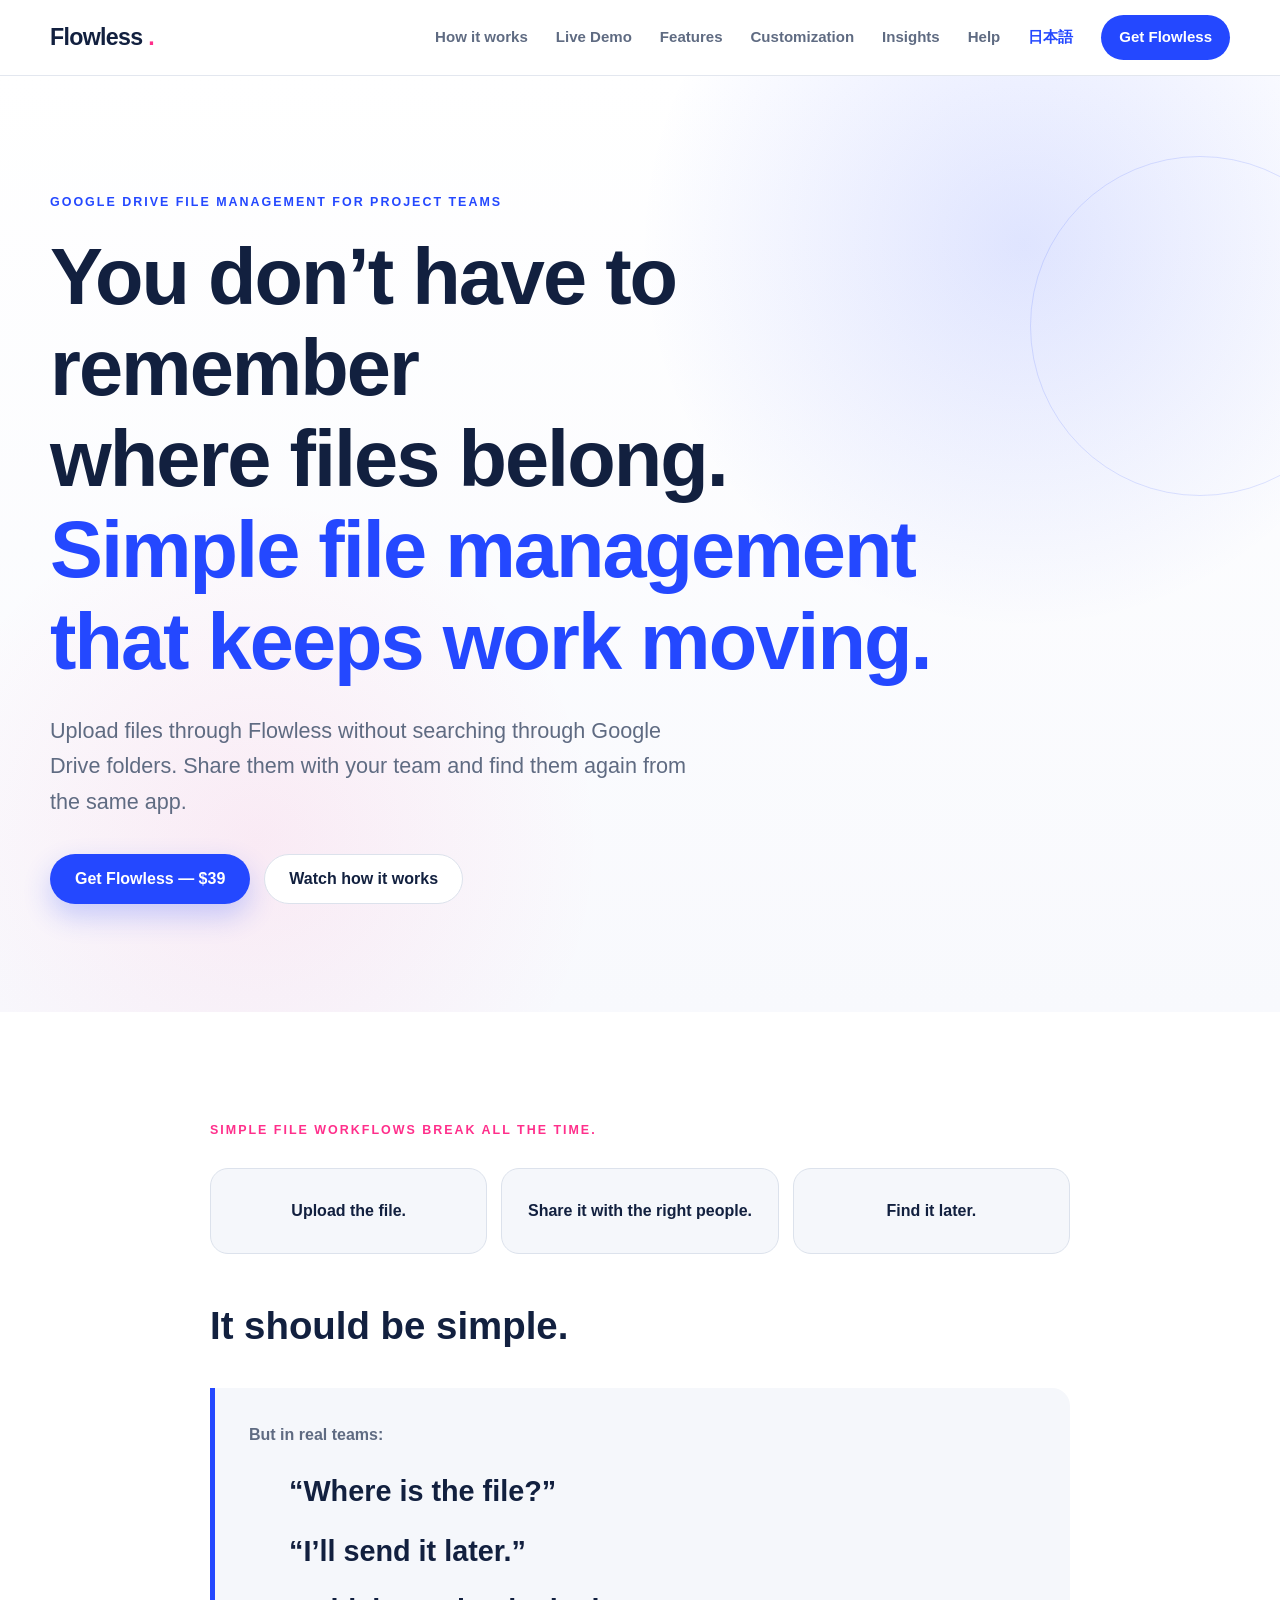
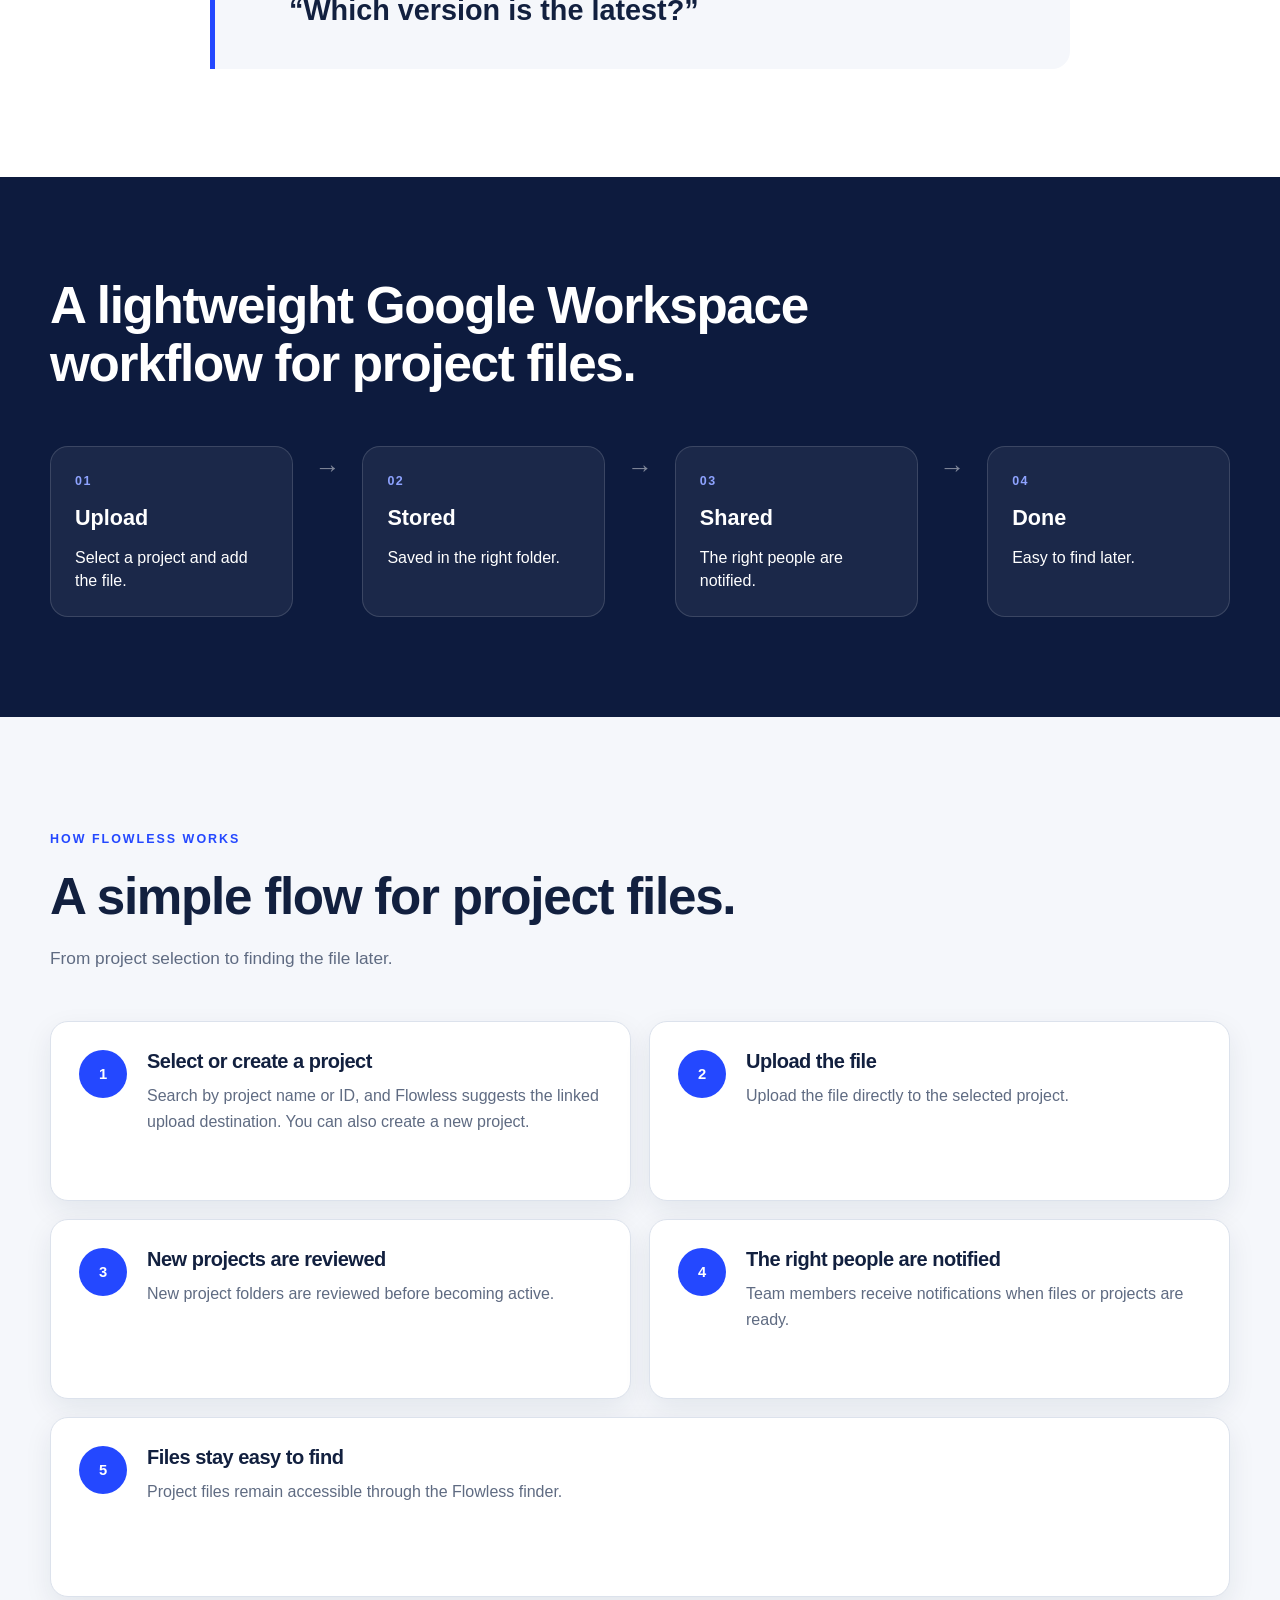
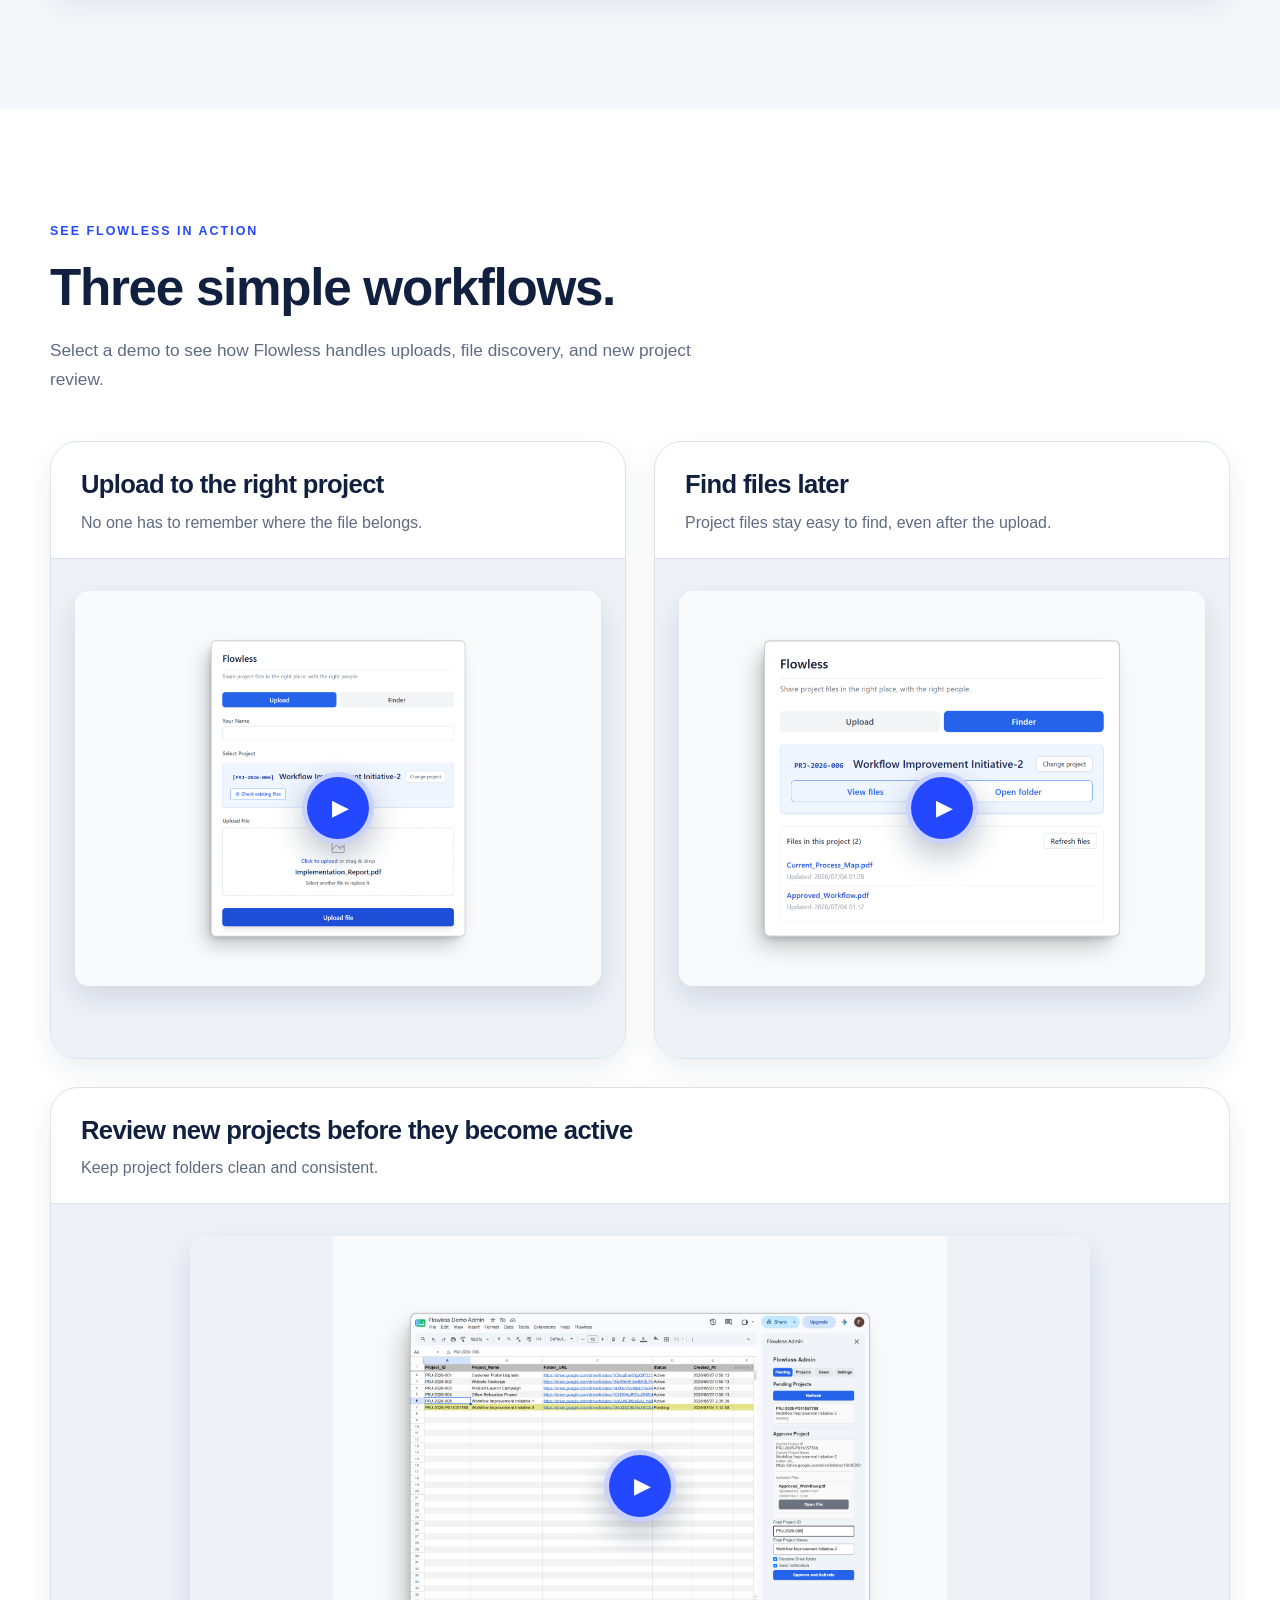
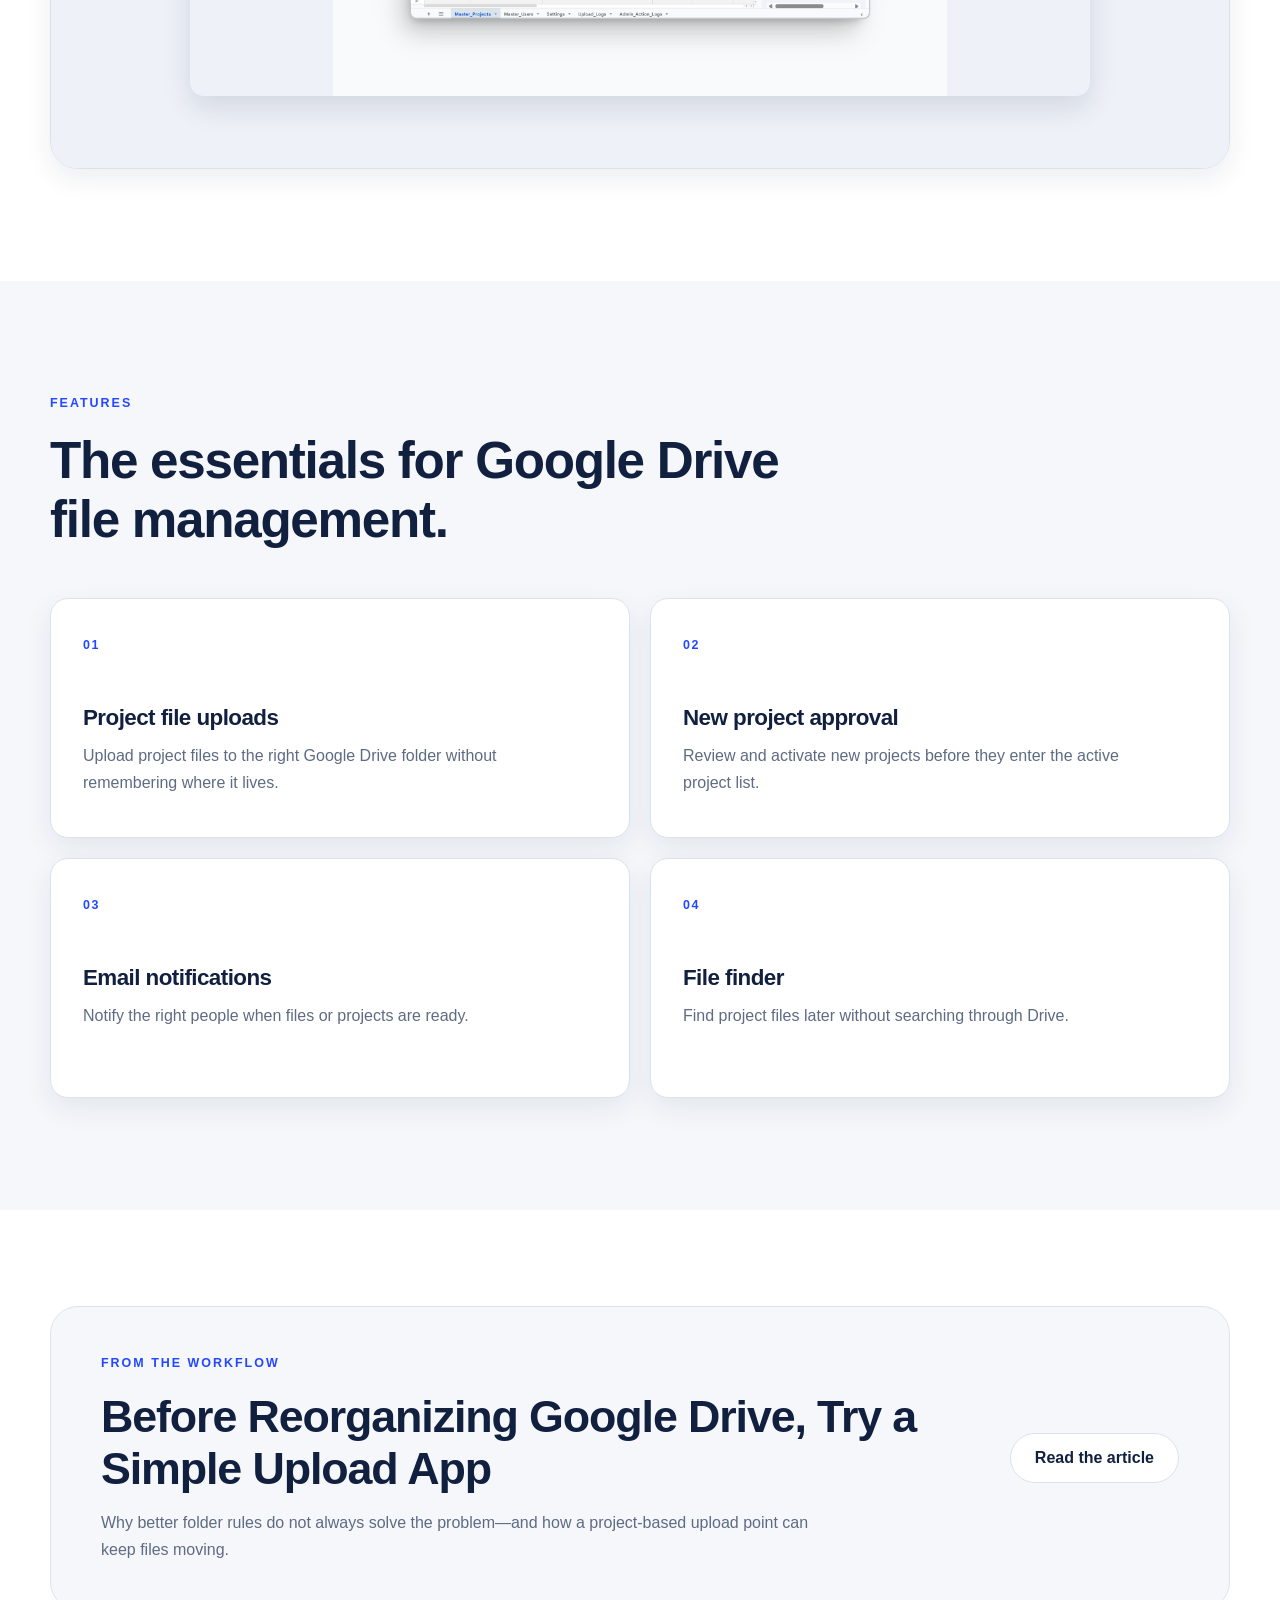
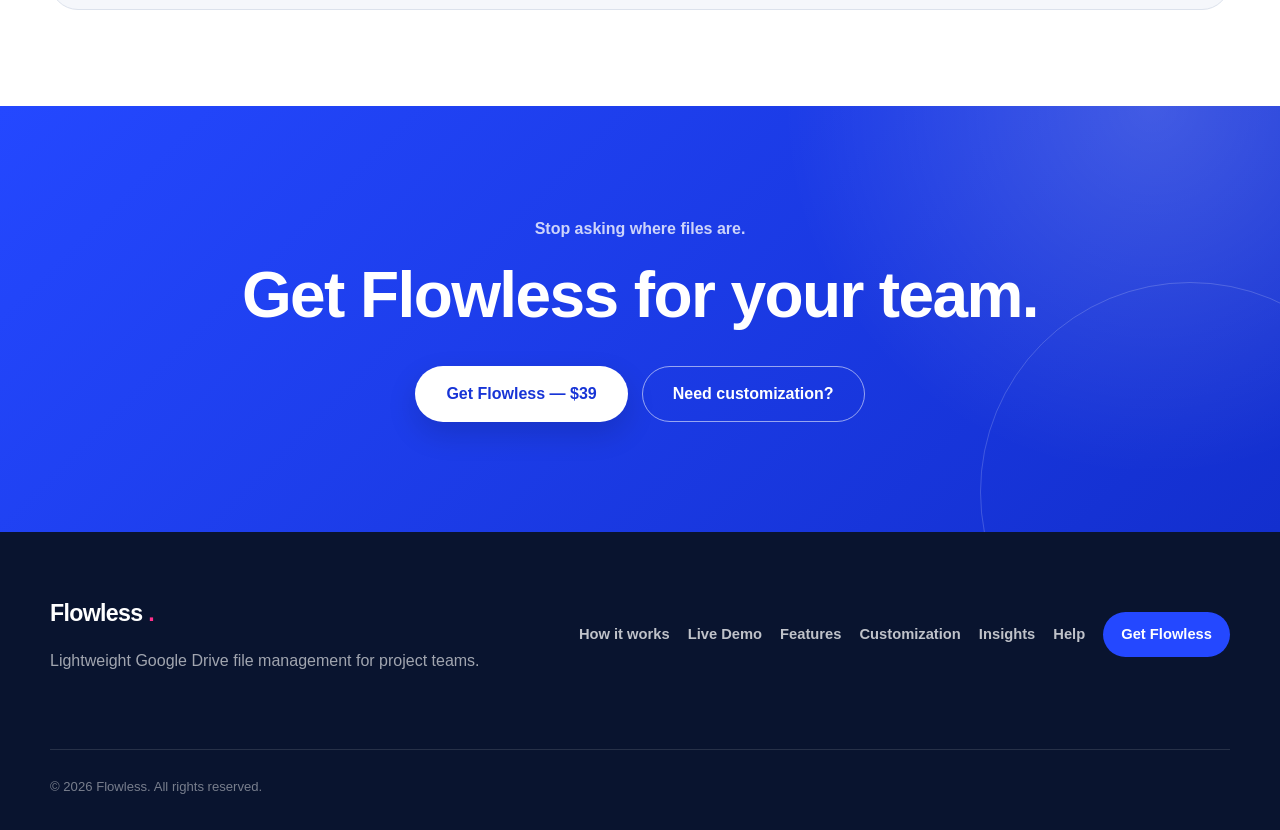
==== commit b67ecdd2: "Update index.html" ====
--- a/index.html
+++ b/index.html
@@ -449,7 +449,7 @@
       <div class="container insight-card">
         <div>
           <p class="section-label">From the workflow</p>
-          <h2>Stop organizing Google Drive. Create one place to upload instead.</h2>
+          <h2>Before Reorganizing Google Drive, Try a Simple Upload App</h2>
           <p>
             Why better folder rules do not always solve the problem—and how a
             project-based upload point can keep files moving.
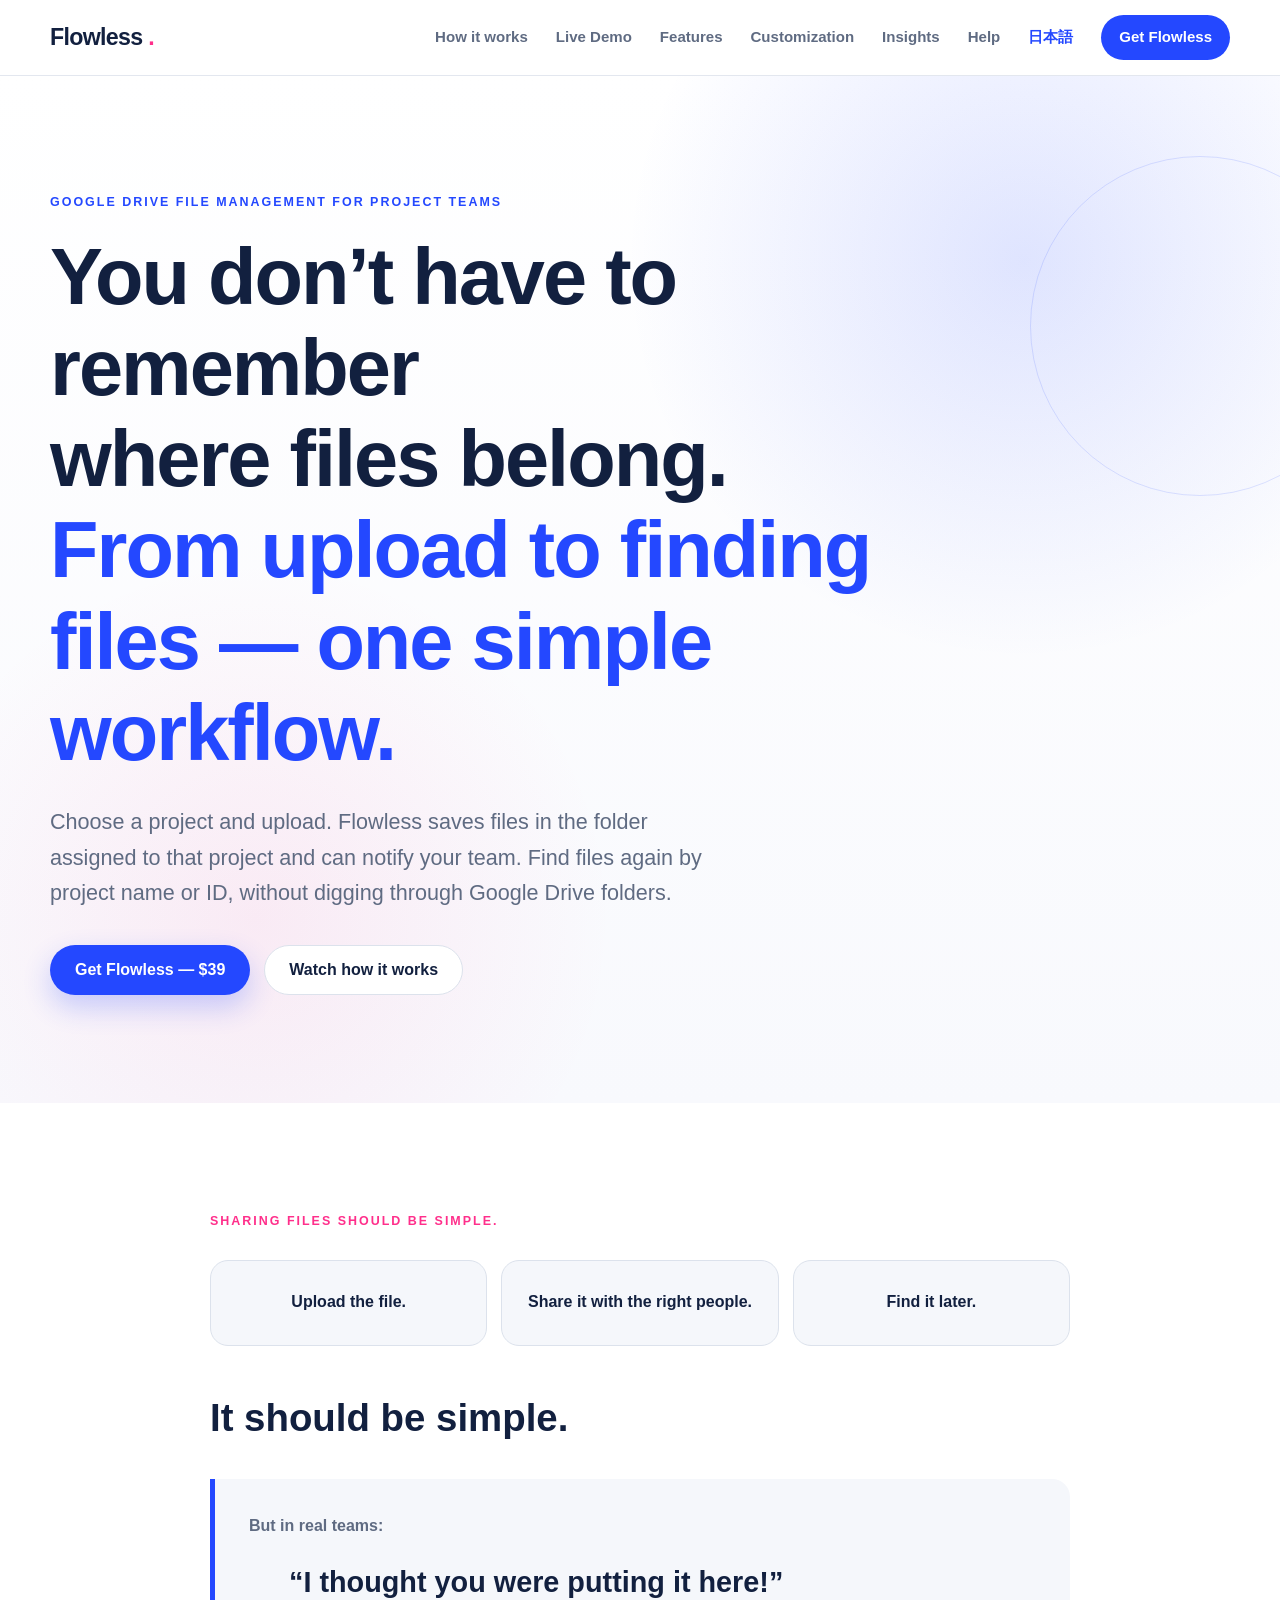
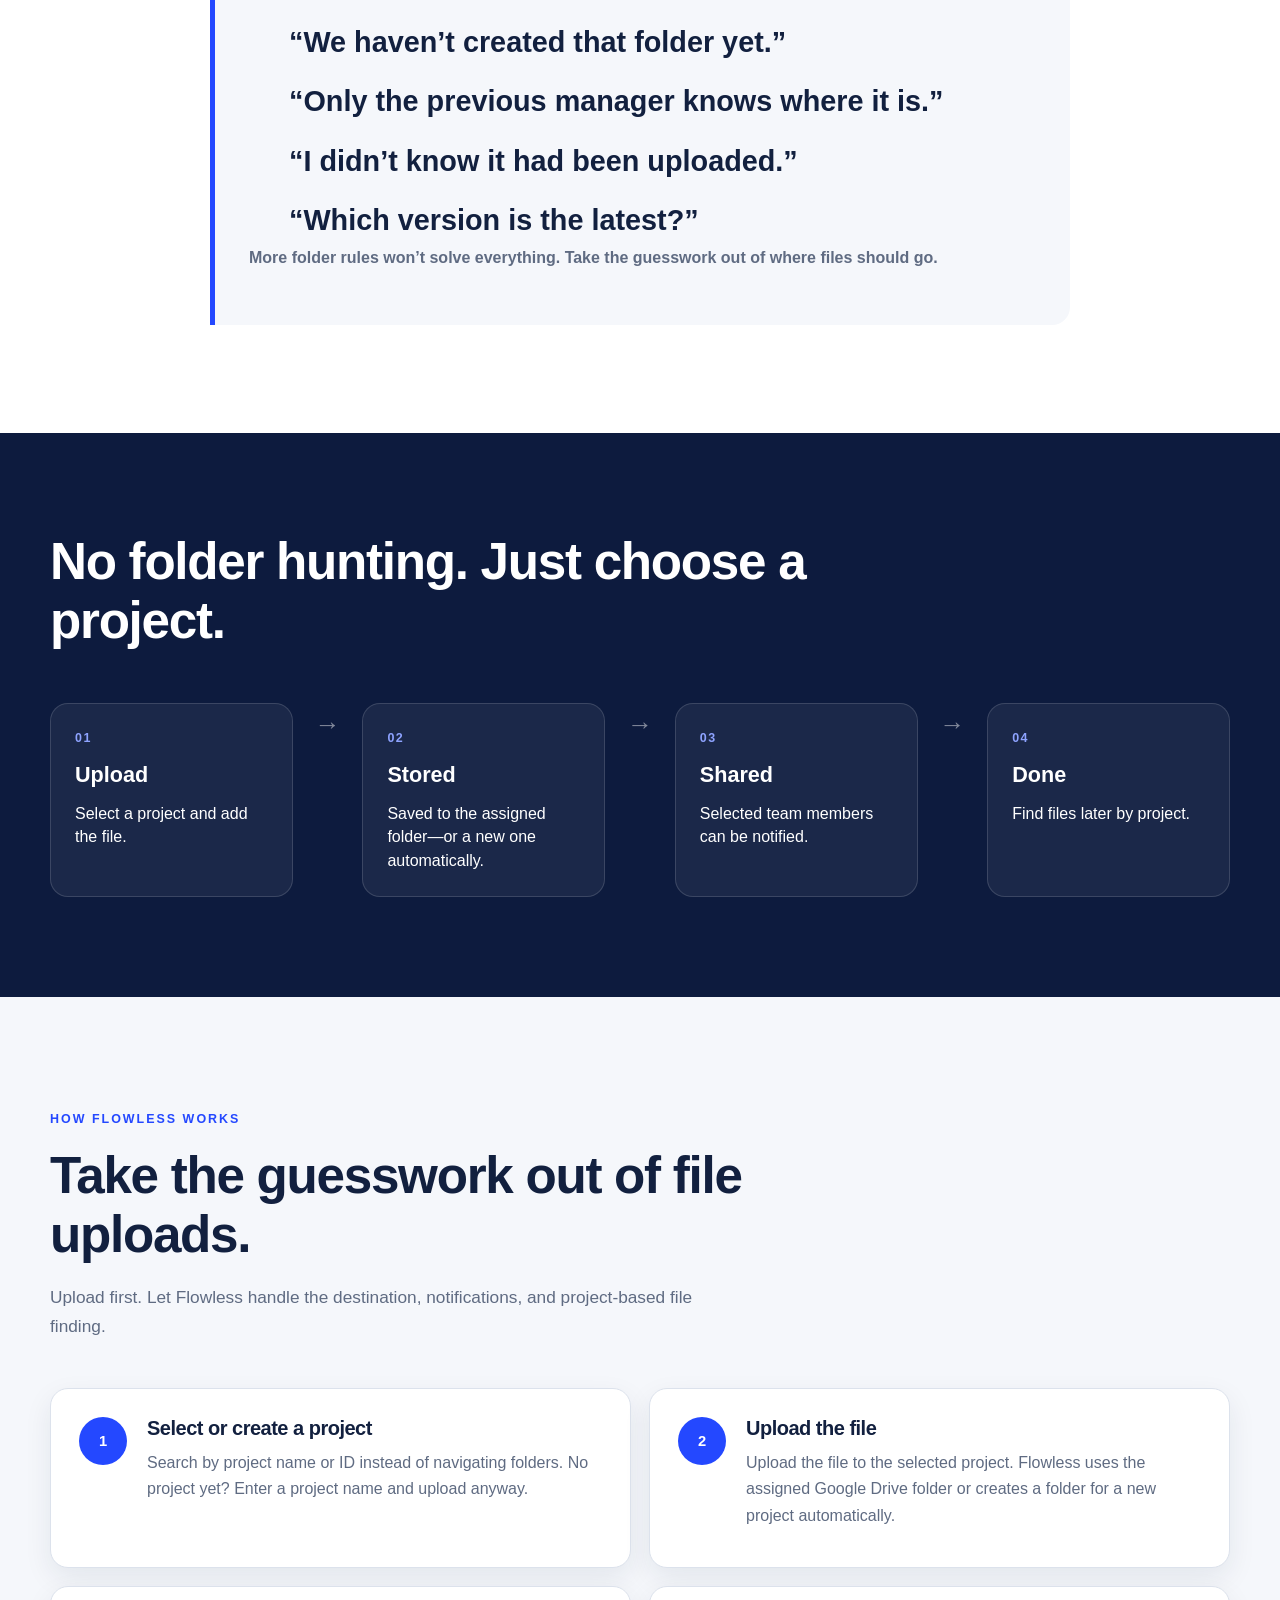
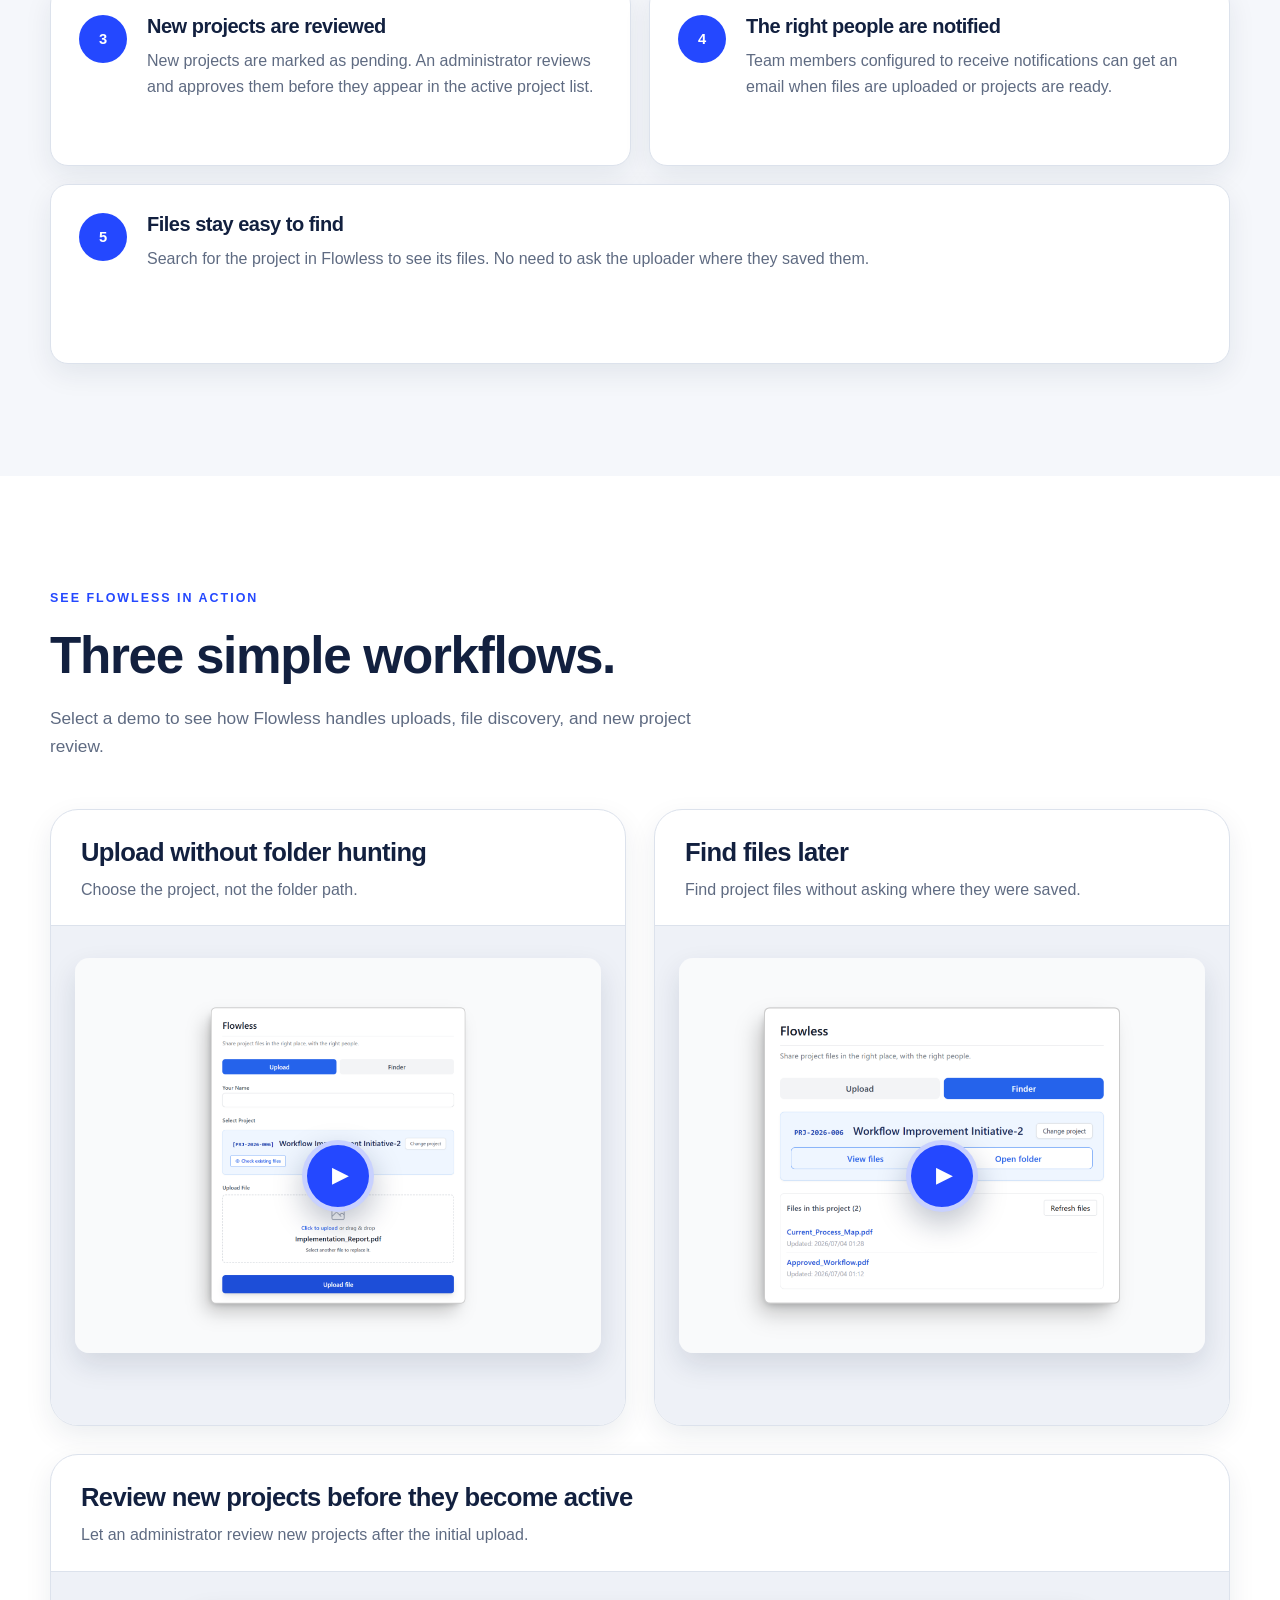
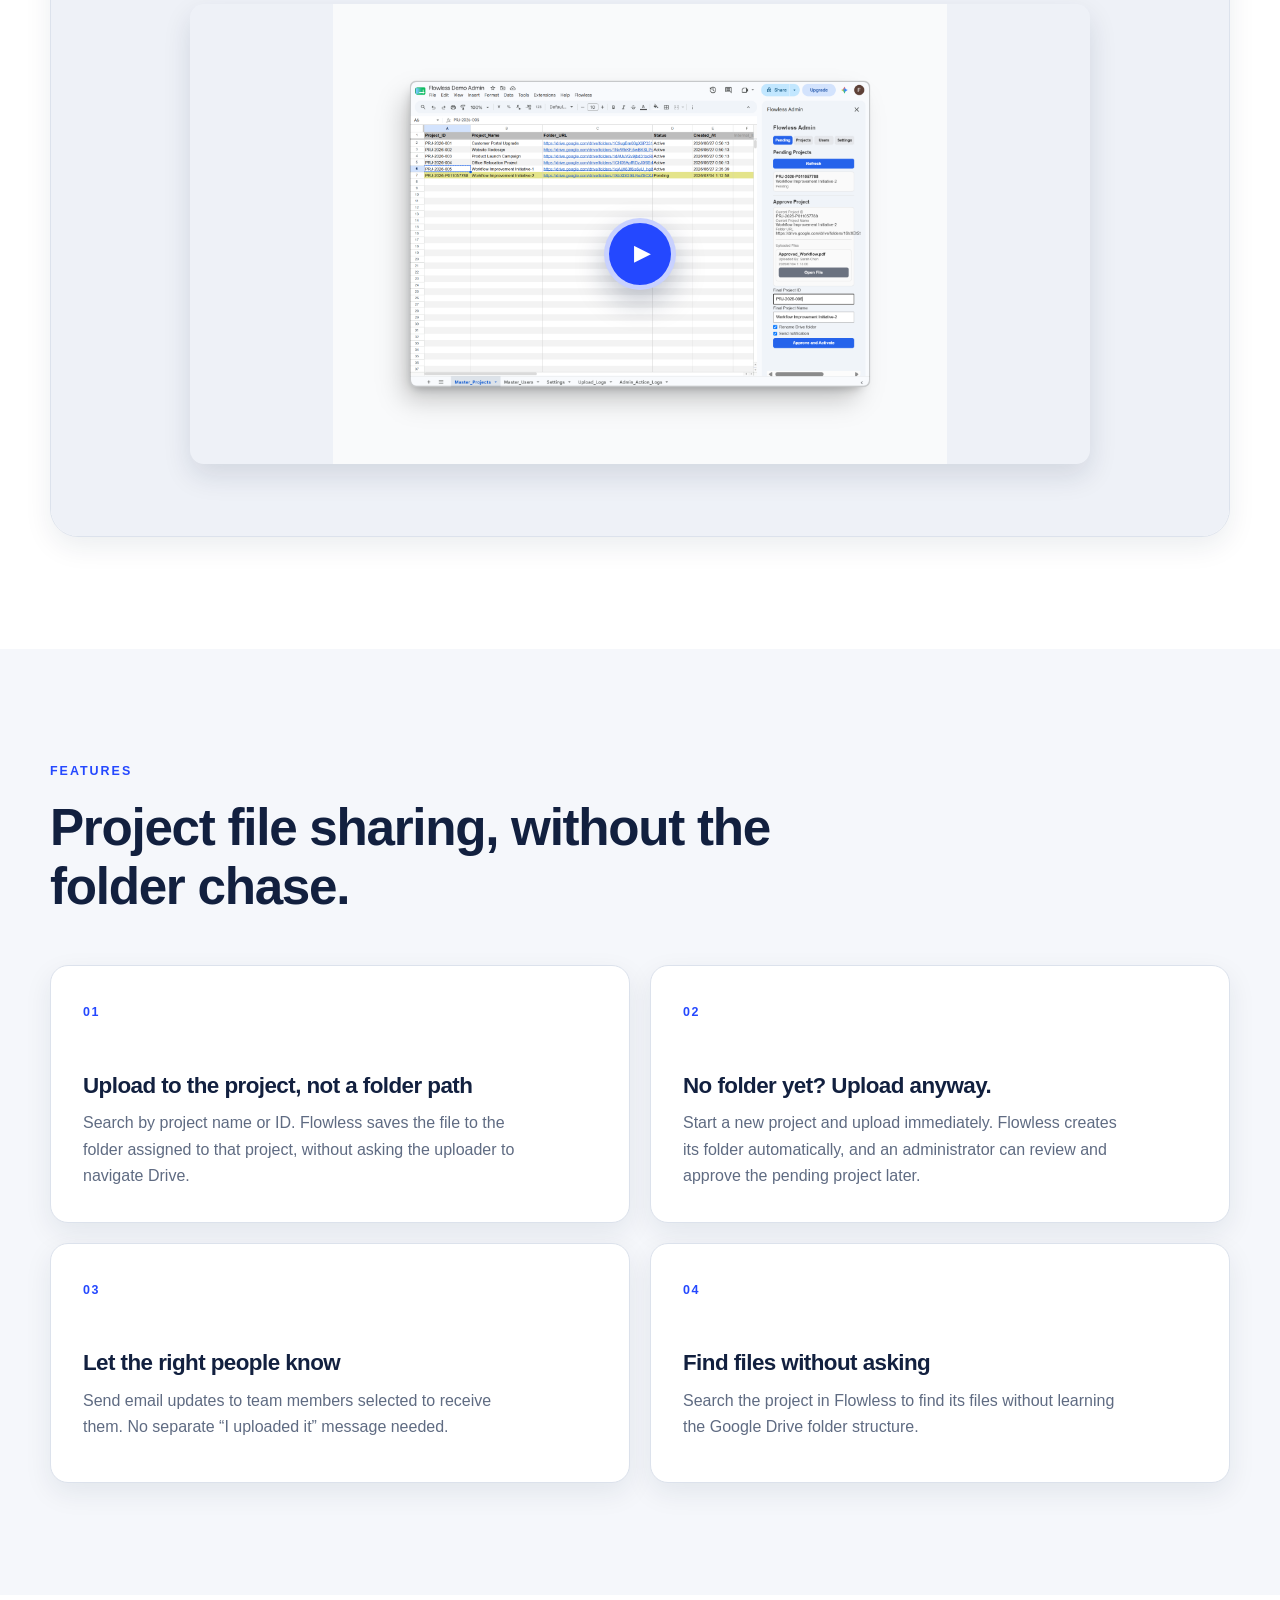
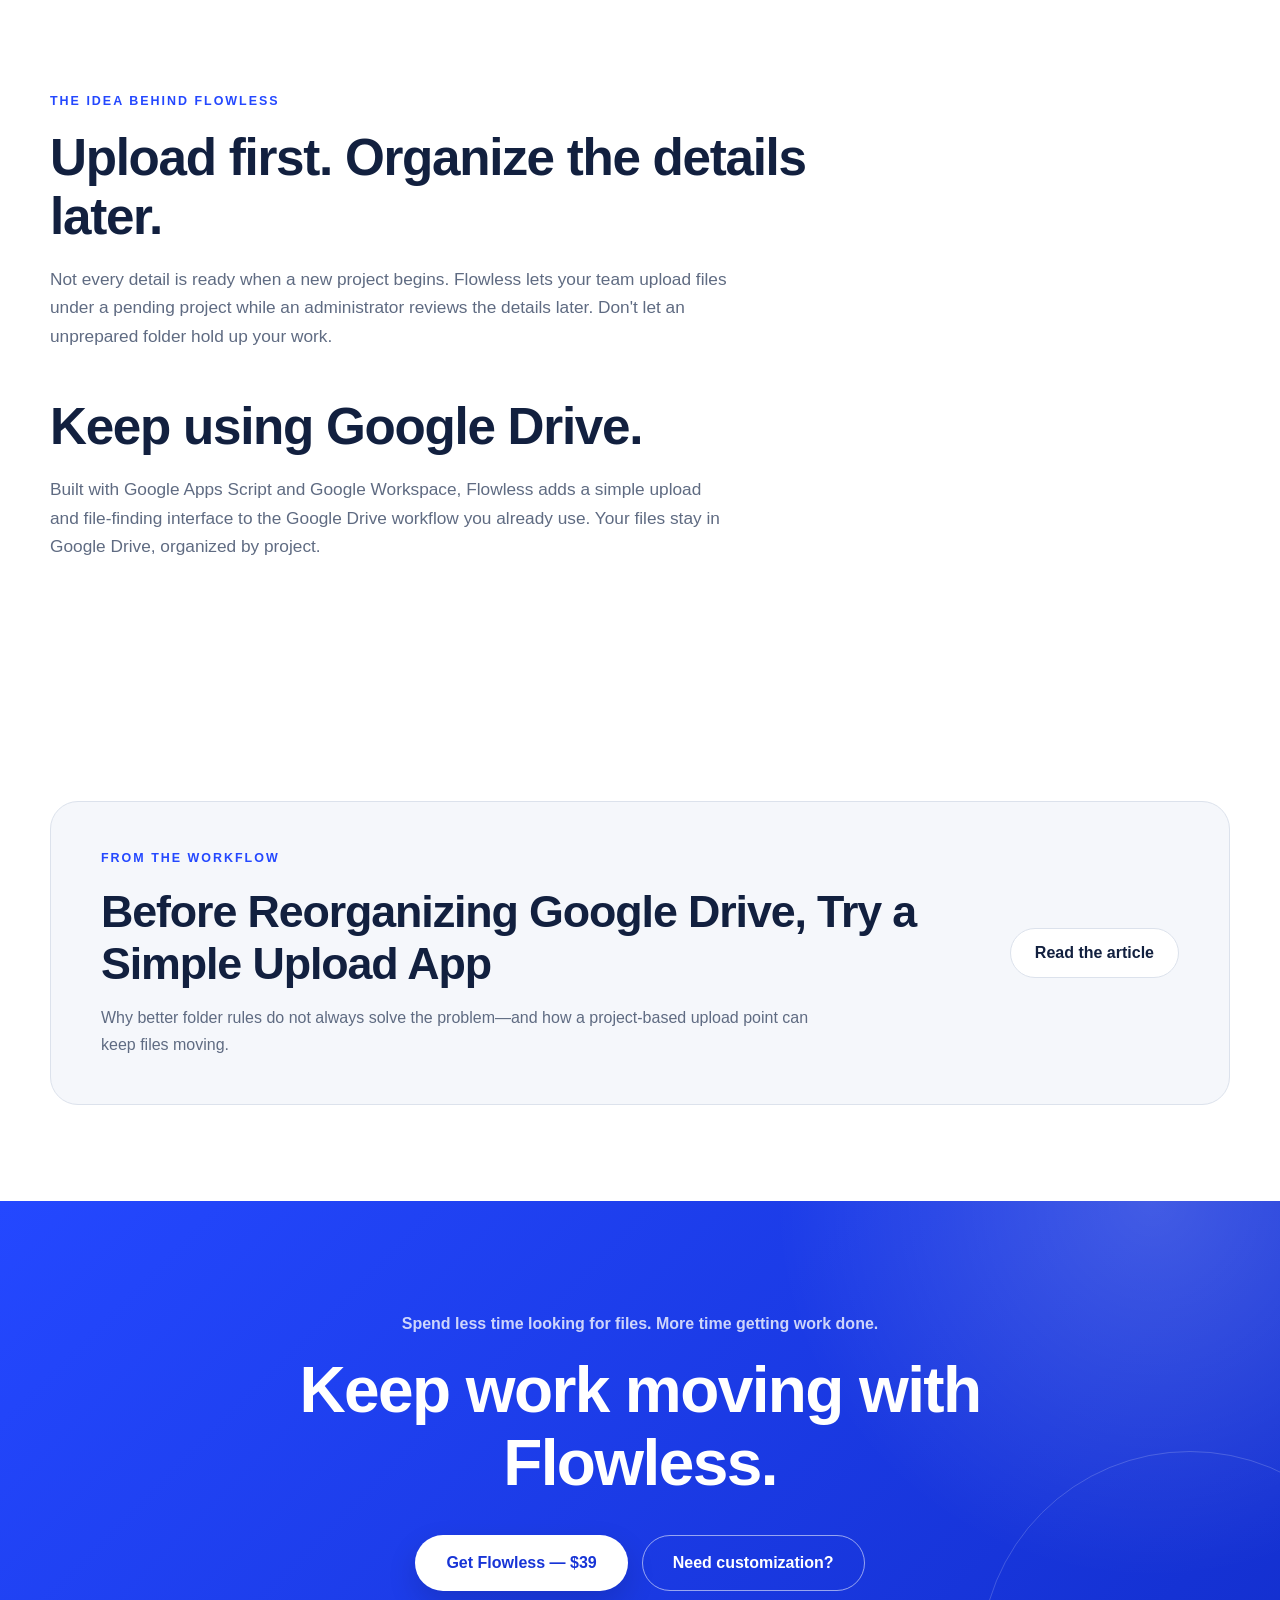
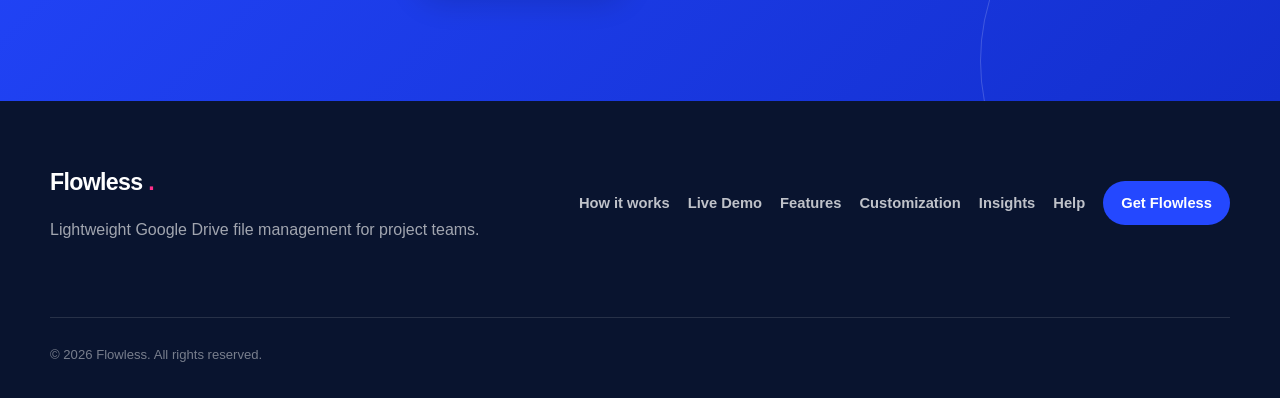
==== commit 55251c0c: "Update English Flowless homepage copy for project-first uploads" ====
--- a/index.html
+++ b/index.html
@@ -1,6 +1,16 @@
 <!DOCTYPE html>
 <html lang="en">
 <head>
+<!-- Google tag (gtag.js) -->
+<script async src="https://www.googletagmanager.com/gtag/js?id=G-98HXLH1WJT"></script>
+<script>
+  window.dataLayer = window.dataLayer || [];
+  function gtag(){dataLayer.push(arguments);}
+  gtag('js', new Date());
+
+  gtag('config', 'G-98HXLH1WJT');
+</script>
+
   <meta charset="UTF-8">
   <meta
     name="viewport"
@@ -8,13 +18,13 @@
   >
   <meta
     name="description"
-    content="Flowless is a lightweight Google Drive file management tool for project file uploads, team file sharing, notifications, and file finding."
+    content="Flowless helps project teams upload files to designated Google Drive folders, automatically create folders for new projects, notify teammates, and find files by project."
   >
   <meta property="og:title"
       content="Flowless | Google Drive File Management &amp; Project Uploads">
 
 <meta property="og:description"
-      content="Upload through Flowless without searching through Google Drive folders, then share and find files from the same app.">
+      content="No folder hunting. Choose a project, upload files, notify your team, and find them later. New project? Flowless creates the folder.">
 
 <meta property="og:type" content="website">
 
@@ -30,7 +40,7 @@
       content="Flowless | Google Drive File Management &amp; Project Uploads">
 
 <meta name="twitter:description"
-      content="Upload through Flowless without searching through Google Drive folders, then share and find files from the same app.">
+      content="No folder hunting. Choose a project, upload files, notify your team, and find them later. New project? Flowless creates the folder.">
 
 <meta name="twitter:image"
       content="https://dq-9.github.io/flowless-site/images/og-image.png">
@@ -44,6 +54,7 @@
   <link rel="stylesheet" href="css/style.css">
   <link rel="icon" type="image/png" sizes="32x32" href="images/favicon-32.png">
   <link rel="icon" type="image/png" sizes="16x16" href="images/favicon-16.png">
+  <link rel="apple-touch-icon" sizes="180x180" href="images/apple-touch-icon.png">
 </head>
 
 <body>
@@ -95,11 +106,11 @@
         <h1>
           You don’t have to remember<br>
           where files belong.
-          <span>Simple file management that keeps work moving.</span>
+          <span>From upload to finding files — one simple workflow.</span>
         </h1>
 
         <p class="hero-description">
-          Upload files through Flowless without searching through Google Drive folders. Share them with your team and find them again from the same app.
+          Choose a project and upload. Flowless saves files in the folder assigned to that project and can notify your team. Find files again by project name or ID, without digging through Google Drive folders.
         </p>
 
         <div class="hero-actions">
@@ -125,7 +136,7 @@
       <div class="container narrow-container">
 
         <p class="section-label">
-          Simple file workflows break all the time.
+          Sharing files should be simple.
         </p>
 
         <div class="simple-workflow" aria-label="Basic file workflow">
@@ -143,10 +154,13 @@
           <p>But in real teams:</p>
 
           <div class="problem-quotes">
-            <blockquote>“Where is the file?”</blockquote>
-            <blockquote>“I’ll send it later.”</blockquote>
+            <blockquote>“I thought you were putting it here!”</blockquote>
+            <blockquote>“We haven’t created that folder yet.”</blockquote>
+            <blockquote>“Only the previous manager knows where it is.”</blockquote>
+            <blockquote>“I didn’t know it had been uploaded.”</blockquote>
             <blockquote>“Which version is the latest?”</blockquote>
           </div>
+          <p>More folder rules won’t solve everything. Take the guesswork out of where files should go.</p>
 
         </div>
 
@@ -159,7 +173,7 @@
       <div class="container">
 
         <h2>
-          A lightweight Google Workspace workflow for project files.
+          No folder hunting. Just choose a project.
         </h2>
 
         <div class="workflow">
@@ -178,7 +192,7 @@
             <span class="workflow-number">02</span>
             <strong>Stored</strong>
             <p>
-              Saved in the right folder.
+              Saved to the assigned folder—or a new one automatically.
             </p>
           </div>
 
@@ -188,7 +202,7 @@
             <span class="workflow-number">03</span>
             <strong>Shared</strong>
             <p>
-              The right people are notified.
+              Selected team members can be notified.
             </p>
           </div>
 
@@ -198,7 +212,7 @@
             <span class="workflow-number">04</span>
             <strong>Done</strong>
             <p>
-              Easy to find later.
+              Find files later by project.
             </p>
           </div>
 
@@ -219,11 +233,11 @@
           <p class="section-label">How Flowless Works</p>
 
           <h2>
-            A simple flow for project files.
+            Take the guesswork out of file uploads.
           </h2>
 
           <p>
-            From project selection to finding the file later.
+            Upload first. Let Flowless handle the destination, notifications, and project-based file finding.
           </p>
         </div>
 
@@ -235,7 +249,7 @@
             <div>
               <h3>Select or create a project</h3>
               <p>
-                Search by project name or ID, and Flowless suggests the linked upload destination. You can also create a new project.
+                Search by project name or ID instead of navigating folders. No project yet? Enter a project name and upload anyway.
               </p>
             </div>
           </li>
@@ -246,7 +260,7 @@
             <div>
               <h3>Upload the file</h3>
               <p>
-                Upload the file directly to the selected project.
+                Upload the file to the selected project. Flowless uses the assigned Google Drive folder or creates a folder for a new project automatically.
               </p>
             </div>
           </li>
@@ -257,7 +271,7 @@
             <div>
               <h3>New projects are reviewed</h3>
               <p>
-                New project folders are reviewed before becoming active.
+                New projects are marked as pending. An administrator reviews and approves them before they appear in the active project list.
               </p>
             </div>
           </li>
@@ -268,8 +282,7 @@
             <div>
               <h3>The right people are notified</h3>
               <p>
-                Team members receive notifications when files
-                or projects are ready.
+                Team members configured to receive notifications can get an email when files are uploaded or projects are ready.
               </p>
             </div>
           </li>
@@ -280,7 +293,7 @@
             <div>
               <h3>Files stay easy to find</h3>
               <p>
-                Project files remain accessible through the Flowless finder.
+                Search for the project in Flowless to see its files. No need to ask the uploader where they saved them.
               </p>
             </div>
           </li>
@@ -313,13 +326,13 @@
 
           <article class="demo-card">
             <div class="demo-card-copy">
-              <h3>Upload to the right project</h3>
-              <p>No one has to remember where the file belongs.</p>
+              <h3>Upload without folder hunting</h3>
+              <p>Choose the project, not the folder path.</p>
             </div>
 
             <a
               class="demo-thumbnail"
-              href="https://drive.google.com/file/d/1txnrwUPBDiOnWt2N9Q99vCDrVVTtsKuS/view?usp=drive_link"
+              href="https://drive.google.com/file/d/1h36Tr_a_MIKoic666qZYYaUm4fPxc5A5/view?usp=drive_link"
               target="_blank"
               rel="noopener noreferrer"
               aria-label="Watch the Flowless upload demo"
@@ -336,12 +349,12 @@
           <article class="demo-card">
             <div class="demo-card-copy">
               <h3>Find files later</h3>
-              <p>Project files stay easy to find, even after the upload.</p>
+              <p>Find project files without asking where they were saved.</p>
             </div>
 
             <a
               class="demo-thumbnail"
-              href="https://drive.google.com/file/d/1v6X7_Yq7pYsizhLSbQEGNT5fxMroZcWg/view?usp=drive_link"
+              href="https://drive.google.com/file/d/1IzUJRMQeOkyiGEhCN-h9bq1OYZ8PybNT/view?usp=drive_link"
               target="_blank"
               rel="noopener noreferrer"
               aria-label="Watch the Flowless file finder demo"
@@ -358,12 +371,12 @@
           <article class="demo-card demo-card-wide">
             <div class="demo-card-copy">
               <h3>Review new projects before they become active</h3>
-              <p>Keep project folders clean and consistent.</p>
+              <p>Let an administrator review new projects after the initial upload.</p>
             </div>
 
             <a
               class="demo-thumbnail"
-              href="https://drive.google.com/file/d/1lMTqS1pdps0mWI4WJTg_aNE23vHVDnlu/view?usp=drive_link"
+              href="https://drive.google.com/file/d/1srXjGBlqrTqts5SlvTNZiwU98kVsTxtk/view?usp=drive_link"
               target="_blank"
               rel="noopener noreferrer"
               aria-label="Watch the Flowless project approval demo"
@@ -391,7 +404,7 @@
           <p class="section-label">Features</p>
 
           <h2>
-            The essentials for Google Drive file management.
+            Project file sharing, without the folder chase.
           </h2>
         </div>
 
@@ -400,46 +413,61 @@
           <article class="feature-card">
             <span class="feature-number">01</span>
 
-            <h3>Project file uploads</h3>
-
-            <p>
-              Upload project files to the right Google Drive folder
-              without remembering where it lives.
+            <h3>Upload to the project, not a folder path</h3>
+
+            <p>
+              Search by project name or ID. Flowless saves the file to the folder assigned to that project, without asking the uploader to navigate Drive.
             </p>
           </article>
 
           <article class="feature-card">
             <span class="feature-number">02</span>
 
-            <h3>New project approval</h3>
-
-            <p>
-              Review and activate new projects before they enter the active project list.
+            <h3>No folder yet? Upload anyway.</h3>
+
+            <p>
+              Start a new project and upload immediately. Flowless creates its folder automatically, and an administrator can review and approve the pending project later.
             </p>
           </article>
 
           <article class="feature-card">
             <span class="feature-number">03</span>
 
-            <h3>Email notifications</h3>
-
-            <p>
-              Notify the right people when files or projects are ready.
+            <h3>Let the right people know</h3>
+
+            <p>
+              Send email updates to team members selected to receive them. No separate “I uploaded it” message needed.
             </p>
           </article>
 
           <article class="feature-card">
             <span class="feature-number">04</span>
 
-            <h3>File finder</h3>
-
-            <p>
-              Find project files later without searching through Drive.
-            </p>
-          </article>
-
-        </div>
-
+            <h3>Find files without asking</h3>
+
+            <p>
+              Search the project in Flowless to find its files without learning the Google Drive folder structure.
+            </p>
+          </article>
+
+        </div>
+
+      </div>
+    </section>
+
+
+    <!-- Approach -->
+    <section class="insight-section" aria-label="The Flowless approach">
+      <div class="container">
+        <div class="section-heading">
+          <p class="section-label">The idea behind Flowless</p>
+          <h2>Upload first. Organize the details later.</h2>
+          <p>Not every detail is ready when a new project begins. Flowless lets your team upload files under a pending project while an administrator reviews the details later. Don't let an unprepared folder hold up your work.</p>
+        </div>
+        <div class="section-heading">
+          <h2>Keep using Google Drive.</h2>
+          <p>Built with Google Apps Script and Google Workspace, Flowless adds a simple upload and file-finding interface to the Google Drive workflow you already use. Your files stay in Google Drive, organized by project.</p>
+        </div>
       </div>
     </section>
 
@@ -468,11 +496,11 @@
       <div class="container cta-inner">
 
         <p>
-          Stop asking where files are.
+          Spend less time looking for files. More time getting work done.
         </p>
 
         <h2>
-          Get Flowless for your team.
+          Keep work moving with Flowless.
         </h2>
 
       <div class="cta-actions">
